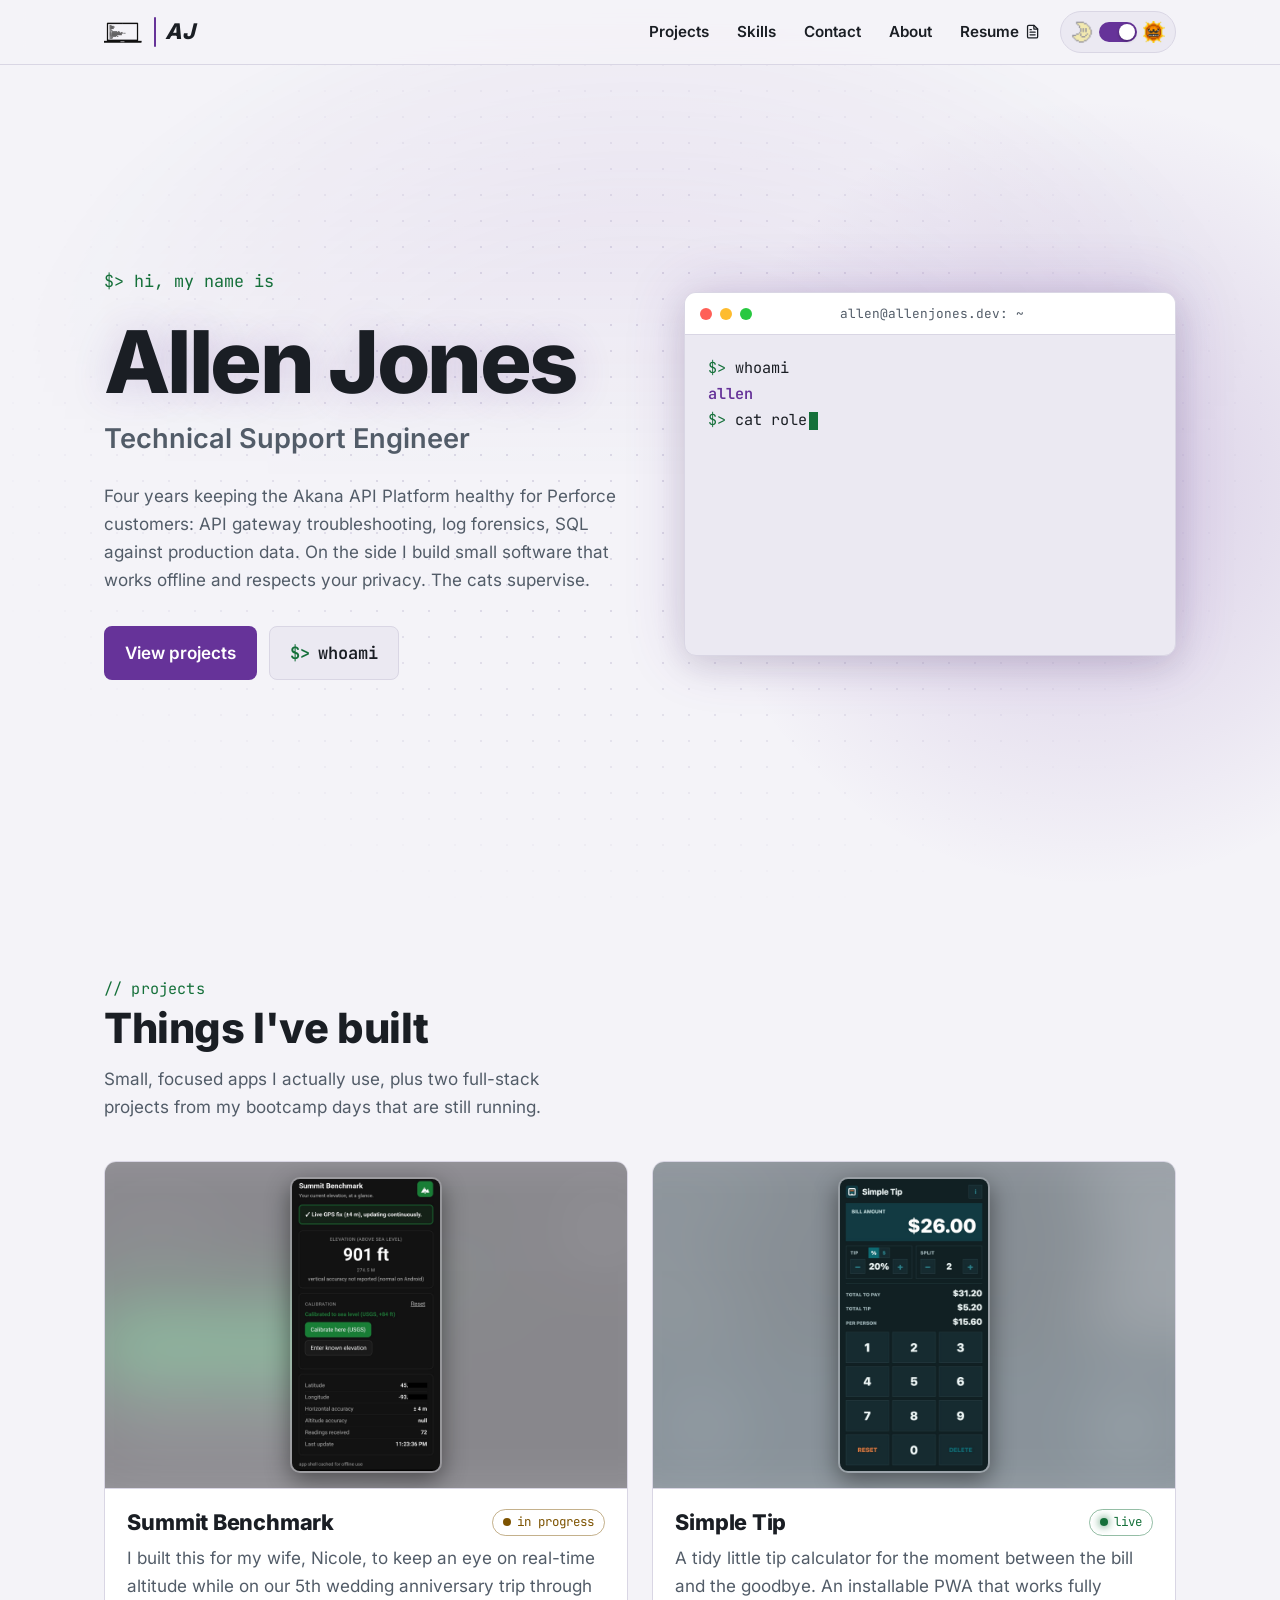
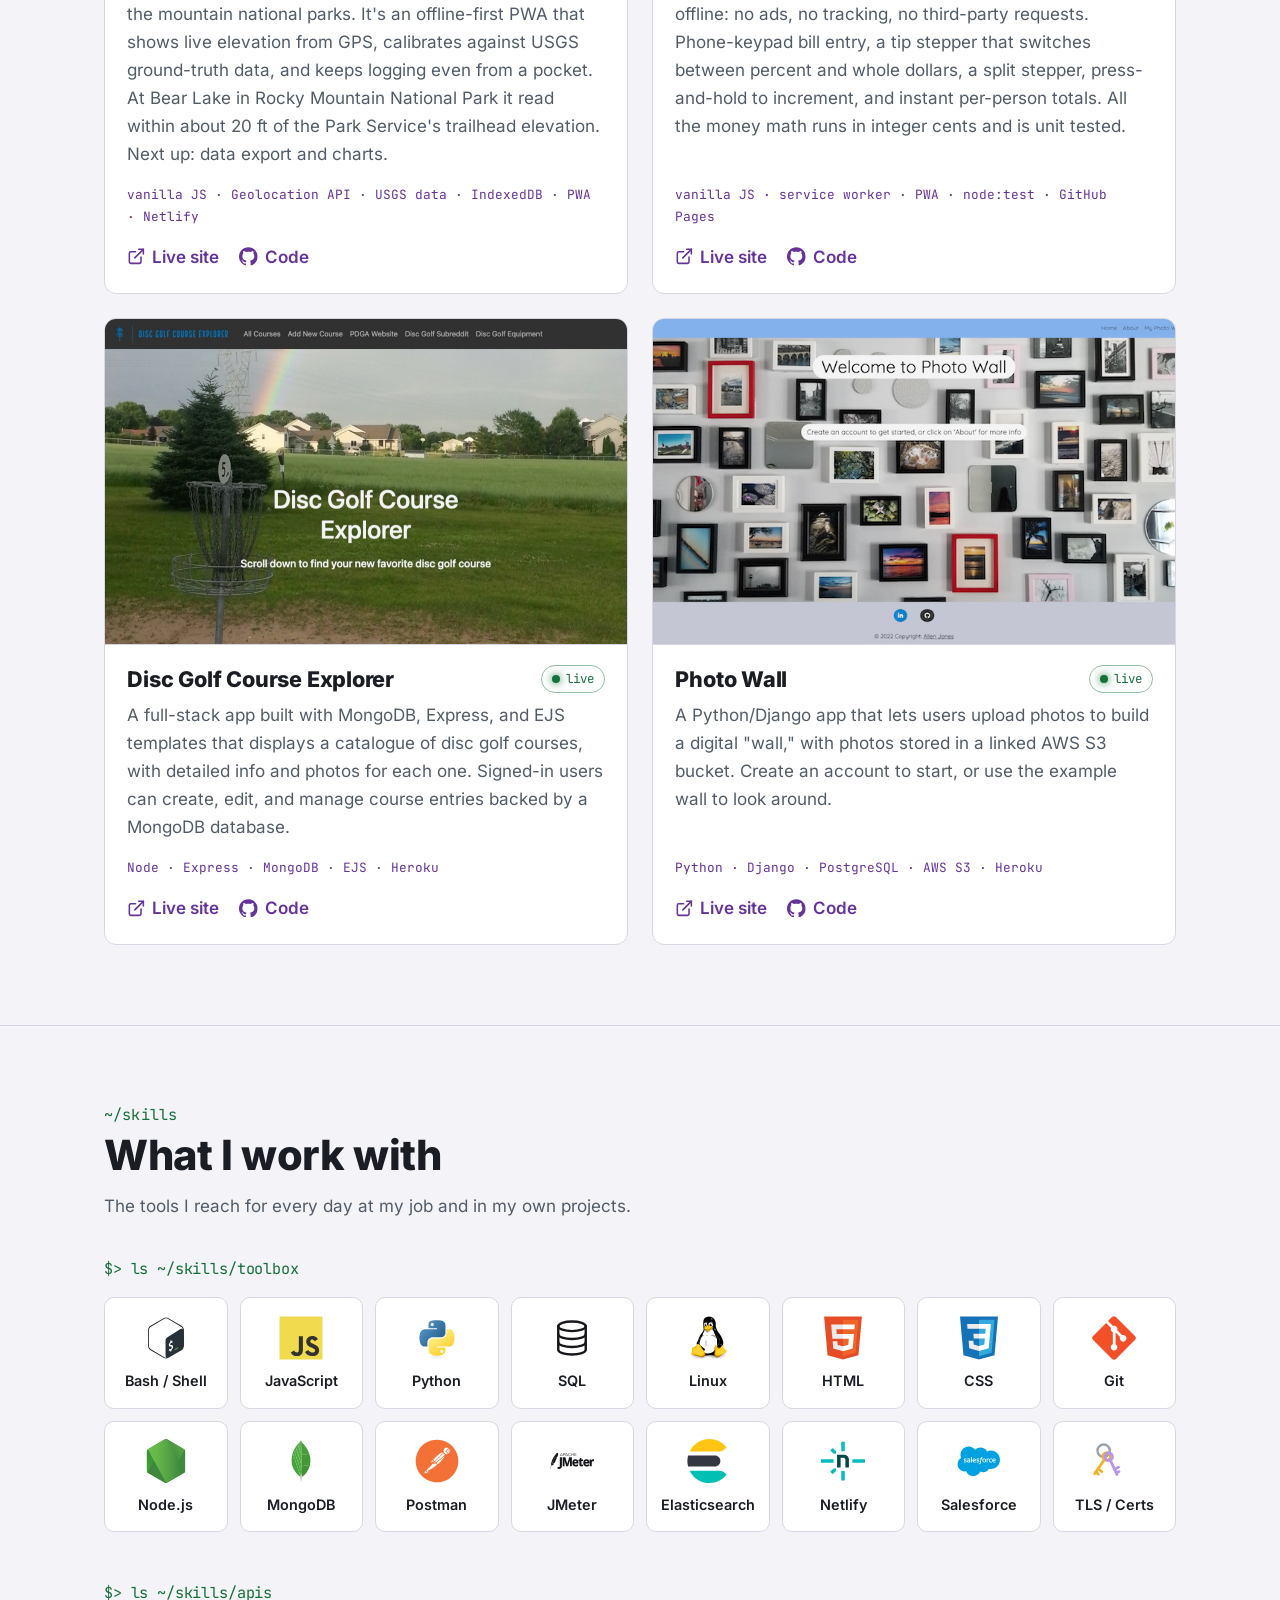
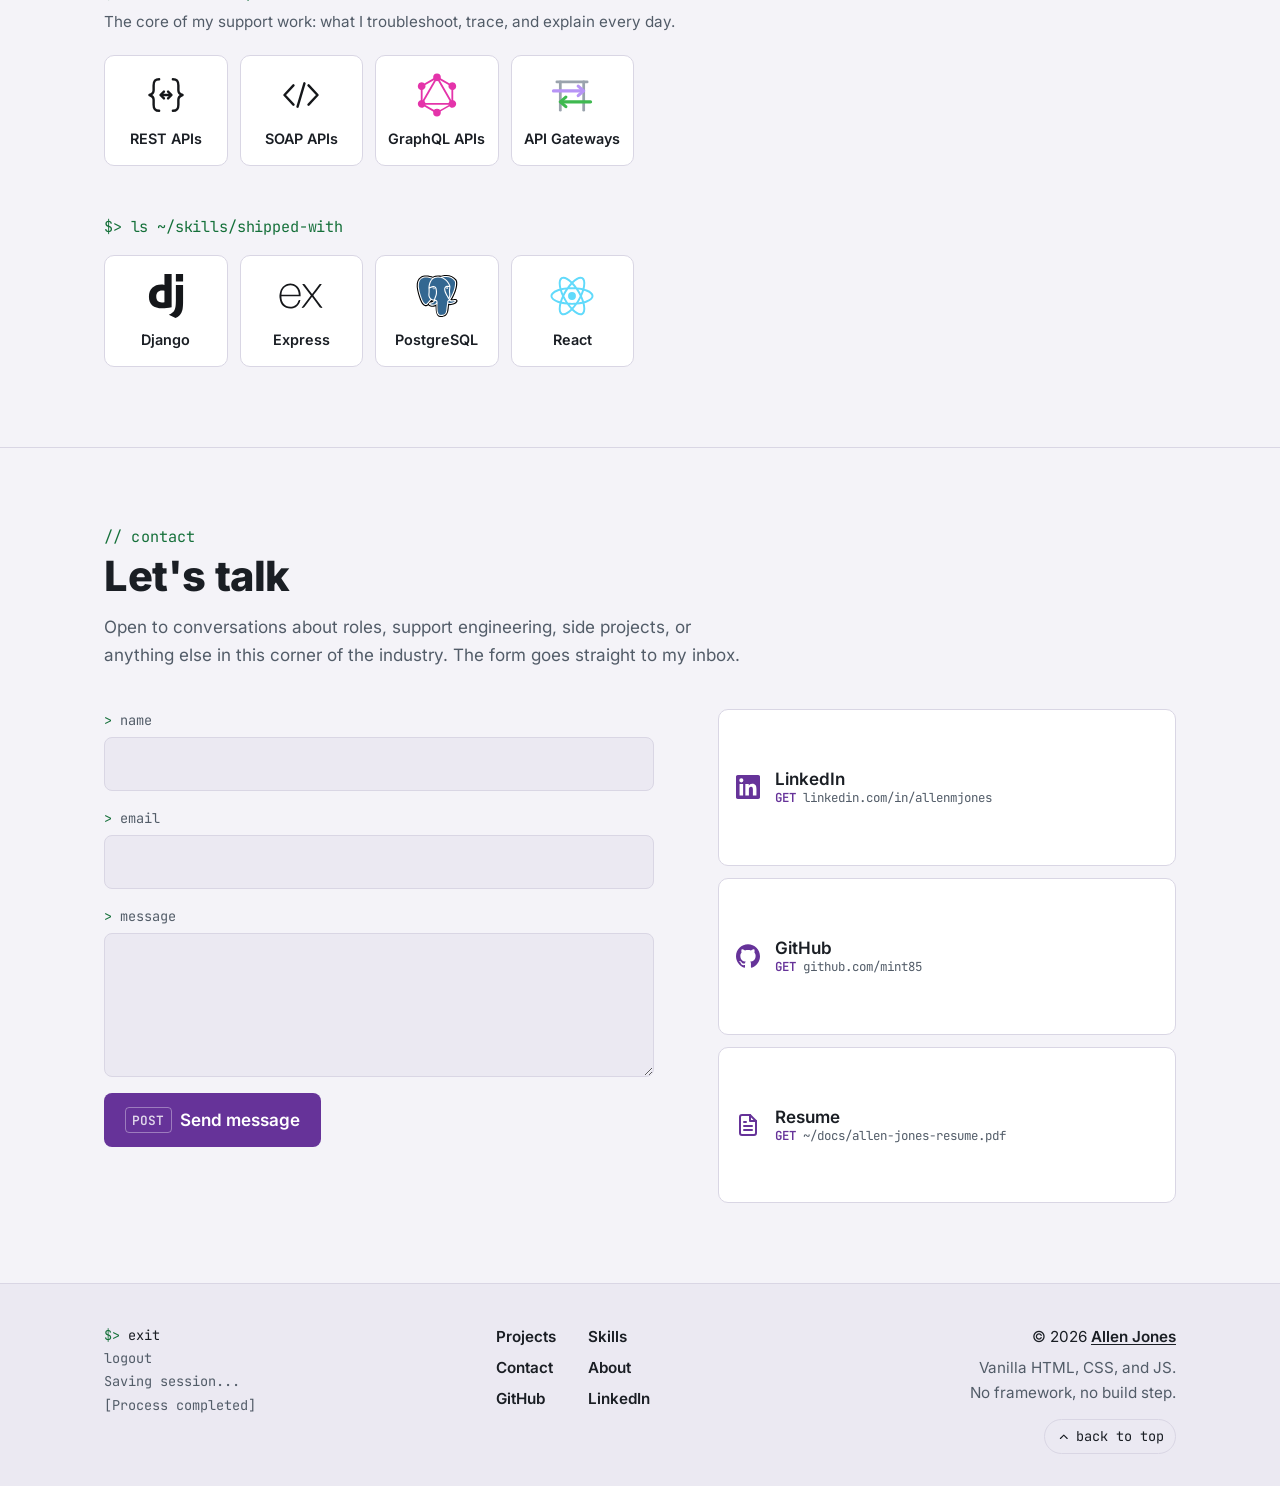
==== index.html @ 563c297c "List Summit Benchmark before Simple Tip" ====
<!DOCTYPE html>
<html lang="en" data-theme="dark">
<head>
  <meta charset="UTF-8">
  <meta name="viewport" content="width=device-width, initial-scale=1.0">
  <title>Allen Jones | Technical Support Engineer</title>
  <meta name="description" content="Allen Jones is a Technical Support Engineer on the Akana API Platform at Perforce who also builds small, offline-first software. Projects, skills, and contact.">
  <meta name="author" content="Allen Jones">
  <meta name="theme-color" content="#0d0f12">
  <link rel="canonical" href="https://www.allenjones.dev/">

  <meta property="og:type" content="website">
  <meta property="og:url" content="https://www.allenjones.dev/">
  <meta property="og:title" content="Allen Jones | Technical Support Engineer">
  <meta property="og:description" content="Support engineer on the Akana API Platform who also ships real software. Projects, skills, and contact.">
  <meta property="og:image" content="https://www.allenjones.dev/images/og-image.png">
  <meta property="og:image:width" content="1200">
  <meta property="og:image:height" content="630">
  <meta property="og:image:alt" content="Terminal window reading: whoami, Allen Jones, Technical Support Engineer">
  <meta name="twitter:card" content="summary_large_image">

  <!-- Set the theme before first paint. A saved choice wins; otherwise dark unless the OS explicitly prefers light. -->
  <script>
    (function () {
      var root = document.documentElement;
      try {
        var t = localStorage.getItem('theme');
        if (t !== 'light' && t !== 'dark') {
          t = window.matchMedia('(prefers-color-scheme: light)').matches ? 'light' : 'dark';
        }
        root.setAttribute('data-theme', t);
      } catch (e) {
        root.setAttribute('data-theme', 'dark');
      }
      root.classList.add('js');
    })();
  </script>

  <!-- Google tag (gtag.js) -->
  <script async src="https://www.googletagmanager.com/gtag/js?id=G-01HHPY0Z2H"></script>
  <script>
    window.dataLayer = window.dataLayer || [];
    function gtag() { dataLayer.push(arguments); }
    gtag('js', new Date());
    gtag('config', 'G-01HHPY0Z2H');
  </script>

  <!-- Self-hosted fonts (@font-face in style.css). Preload the weights the hero paints first. -->
  <link rel="preload" as="font" type="font/woff2" href="/fonts/inter-400.woff2" crossorigin>
  <link rel="preload" as="font" type="font/woff2" href="/fonts/inter-800.woff2" crossorigin>
  <link rel="preload" as="font" type="font/woff2" href="/fonts/jetbrains-mono-400.woff2" crossorigin>
  <link rel="stylesheet" href="/style.css">
  <script defer src="/script.js"></script>

  <link rel="apple-touch-icon" sizes="180x180" href="/images/favicon/apple-touch-icon.png">
  <link rel="icon" type="image/png" sizes="32x32" href="/images/favicon/favicon-32x32.png">
  <link rel="icon" type="image/png" sizes="16x16" href="/images/favicon/favicon-16x16.png">
  <link rel="manifest" href="/images/favicon/site.webmanifest">

  <script type="application/ld+json">
  {
    "@context": "https://schema.org",
    "@type": "Person",
    "name": "Allen Jones",
    "jobTitle": "Technical Support Engineer",
    "url": "https://www.allenjones.dev/",
    "sameAs": [
      "https://www.linkedin.com/in/allenmjones/",
      "https://github.com/mint85"
    ]
  }
  </script>
</head>

<body id="top">
  <a class="skip-link" href="#main">Skip to main content</a>

  <!-- Inline SVG icon set, referenced with <use href="#icon-name"> -->
  <svg xmlns="http://www.w3.org/2000/svg" style="display:none" aria-hidden="true">
    <symbol id="icon-github" viewBox="0 0 24 24"><path fill="currentColor" d="M12 .297c-6.63 0-12 5.373-12 12 0 5.303 3.438 9.8 8.205 11.385.6.113.82-.258.82-.577 0-.285-.01-1.04-.015-2.04-3.338.724-4.042-1.61-4.042-1.61C4.422 18.07 3.633 17.7 3.633 17.7c-1.087-.744.084-.729.084-.729 1.205.084 1.838 1.236 1.838 1.236 1.07 1.835 2.809 1.305 3.495.998.108-.776.417-1.305.76-1.605-2.665-.3-5.466-1.332-5.466-5.93 0-1.31.465-2.38 1.235-3.22-.135-.303-.54-1.523.105-3.176 0 0 1.005-.322 3.3 1.23.96-.267 1.98-.399 3-.405 1.02.006 2.04.138 3 .405 2.28-1.552 3.285-1.23 3.285-1.23.645 1.653.24 2.873.12 3.176.765.84 1.23 1.91 1.23 3.22 0 4.61-2.805 5.625-5.475 5.92.42.36.81 1.096.81 2.22 0 1.606-.015 2.896-.015 3.286 0 .315.21.69.825.57C20.565 22.092 24 17.592 24 12.297c0-6.627-5.373-12-12-12"/></symbol>
    <symbol id="icon-linkedin" viewBox="0 0 24 24"><path fill="currentColor" d="M20.447 20.452h-3.554v-5.569c0-1.328-.027-3.037-1.852-3.037-1.853 0-2.136 1.445-2.136 2.939v5.667H9.351V9h3.414v1.561h.046c.477-.9 1.637-1.85 3.37-1.85 3.601 0 4.267 2.37 4.267 5.455v6.286zM5.337 7.433a2.062 2.062 0 0 1-2.063-2.065 2.064 2.064 0 1 1 2.063 2.065zm1.782 13.019H3.555V9h3.564v11.452zM22.225 0H1.771C.792 0 0 .774 0 1.729v20.542C0 23.227.792 24 1.771 24h20.451C23.2 24 24 23.227 24 22.271V1.729C24 .774 23.2 0 22.222 0h.003z"/></symbol>
    <symbol id="icon-external" viewBox="0 0 24 24" fill="none" stroke="currentColor" stroke-width="2" stroke-linecap="round" stroke-linejoin="round"><path d="M18 13v6a2 2 0 0 1-2 2H5a2 2 0 0 1-2-2V8a2 2 0 0 1 2-2h6"/><path d="M15 3h6v6"/><path d="M10 14 21 3"/></symbol>
    <symbol id="icon-file" viewBox="0 0 24 24" fill="none" stroke="currentColor" stroke-width="2" stroke-linecap="round" stroke-linejoin="round"><path d="M14 2H6a2 2 0 0 0-2 2v16a2 2 0 0 0 2 2h12a2 2 0 0 0 2-2V8z"/><path d="M14 2v6h6"/><path d="M16 13H8"/><path d="M16 17H8"/><path d="M10 9H8"/></symbol>
    <symbol id="icon-chevron-up" viewBox="0 0 24 24" fill="none" stroke="currentColor" stroke-width="2" stroke-linecap="round" stroke-linejoin="round"><path d="m18 15-6-6-6 6"/></symbol>
    <symbol id="icon-menu" viewBox="0 0 24 24" fill="none" stroke="currentColor" stroke-width="2" stroke-linecap="round" stroke-linejoin="round"><path d="M3 6h18M3 12h18M3 18h18"/></symbol>
    <symbol id="icon-send" viewBox="0 0 24 24" fill="none" stroke="currentColor" stroke-width="2" stroke-linecap="round" stroke-linejoin="round"><path d="m22 2-7 20-4-9-9-4z"/><path d="M22 2 11 13"/></symbol>
  </svg>

  <header class="site-header">
    <nav class="container nav" aria-label="Primary">
      <a class="nav__logo" href="/#top" aria-label="Allen Jones, home">
        <img class="nav__logo-mark" src="/images/ui/laptop-logo.png" alt="" width="160" height="100">
        <span class="nav__logo-pipe"></span>
        <span class="nav__logo-text">AJ</span>
      </a>
      <div class="nav__controls">
        <ul class="nav__list" id="site-nav">
          <li><a class="nav__link" href="/#projects">Projects</a></li>
          <li><a class="nav__link" href="/#skills">Skills</a></li>
          <li><a class="nav__link" href="/#contact">Contact</a></li>
          <li><a class="nav__link" href="/about.html">About</a></li>
          <li><a class="nav__link" href="/allen-jones-resume.pdf" target="_blank" rel="noopener">Resume <svg class="icon" aria-hidden="true"><use href="#icon-file"/></svg><span class="sr-only">(PDF, opens in a new tab)</span></a></li>
        </ul>
        <button class="theme-switch" type="button" role="switch" aria-checked="false" aria-label="Light theme">
          <img class="theme-switch__icon theme-switch__icon--moon" src="/images/ui/dark-mode.png" alt="" width="22" height="22">
          <span class="theme-switch__track"><span class="theme-switch__knob"></span></span>
          <img class="theme-switch__icon theme-switch__icon--sun" src="/images/ui/light-mode.png" alt="" width="22" height="22">
        </button>
        <button class="icon-btn nav__toggle" type="button" aria-expanded="false" aria-controls="site-nav" aria-label="Menu">
          <svg class="icon" aria-hidden="true"><use href="#icon-menu"/></svg>
        </button>
      </div>
    </nav>
  </header>

  <main id="main">
    <!-- ================================================================ Hero -->
    <section class="hero" aria-labelledby="hero-name">
      <div class="container hero__grid">
        <div class="hero__intro">
          <p class="hero__prompt" aria-hidden="true">$&gt; hi, my name is</p>
          <h1 class="hero__name" id="hero-name">Allen Jones</h1>
          <p class="hero__role">Technical Support Engineer</p>
          <p class="hero__blurb">
            Four years keeping the Akana API Platform healthy for Perforce customers: API gateway
            troubleshooting, log forensics, SQL against production data. On the side I build
            small software that works offline and respects your privacy. The cats supervise.
          </p>
          <p class="sr-only">I am also a creative problem solver, perpetual learner, disc golfer, software engineer, cat dad, team player, and gamer.</p>
          <div class="hero__actions">
            <a class="btn btn--primary" href="#projects">View projects</a>
            <a class="btn btn--ghost" href="/about.html"><span class="caret" aria-hidden="true">$&gt;</span> whoami<span class="sr-only">: about me</span></a>
          </div>
        </div>

        <!-- Decorative replay of the intro as a terminal session. Screen readers get the text above instead. -->
        <div class="terminal" aria-hidden="true">
          <div class="terminal__bar">
            <span class="terminal__dot terminal__dot--r"></span>
            <span class="terminal__dot terminal__dot--y"></span>
            <span class="terminal__dot terminal__dot--g"></span>
            <span class="terminal__title">allen@allenjones.dev: ~</span>
          </div>
          <div class="terminal__body" id="hero-terminal">
            <p class="term-line"><span class="term-prompt">$&gt;</span> <span class="term-cmd">whoami</span></p>
            <p class="term-line term-out term-out--strong">allen</p>
            <p class="term-line"><span class="term-prompt">$&gt;</span> <span class="term-cmd">cat role.txt</span></p>
            <p class="term-line term-out">Technical Support Engineer, Akana API Management Platform at Perforce Software</p>
            <p class="term-line"><span class="term-prompt">$&gt;</span> <span class="term-cmd">ls ~/projects</span></p>
            <p class="term-line term-out">summit-benchmark  simple-tip  disc-golf-explorer  photo-wall</p>
            <p class="term-line"><span class="term-prompt">$&gt;</span> <span class="term-cmd">echo "I am also a $ALSO"</span></p>
            <p class="term-line term-out">I am also a <span class="txt-rotate" data-period="2000" data-rotate='["creative problem solver", "perpetual learner", "disc golfer", "software engineer", "cat dad", "team player", "gamer"]'>creative problem solver</span><span class="cursor"></span></p>
          </div>
        </div>
      </div>
    </section>

    <!-- ============================================================ Projects -->
    <section class="section reveal" id="projects" aria-labelledby="projects-title">
      <div class="container">
        <h2 class="section__title" id="projects-title"><span class="section__label">// projects</span>Things I've built</h2>
        <p class="section__intro">
          Small, focused apps I actually use, plus two full-stack projects from my bootcamp days that are still running.
        </p>

        <ul class="project-grid">
          <li class="project">
            <a class="project__media project__media--phone" href="https://summit-benchmark.netlify.app" target="_blank" rel="noopener" tabindex="-1" aria-hidden="true" style="--shot: url(/images/projects/summit-benchmark.jpg)">
              <img src="/images/projects/summit-benchmark.jpg" alt="" width="720" height="1416" loading="lazy">
            </a>
            <div class="project__body">
              <div class="project__head">
                <h3 class="project__title">Summit Benchmark</h3>
                <span class="status status--wip">in progress</span>
              </div>
              <p class="project__desc">
                I built this for my wife, Nicole, to keep an eye on real-time altitude while on our 5th wedding
                anniversary trip through the mountain national parks. It's an offline-first PWA that shows
                live elevation from GPS, calibrates against USGS ground-truth data, and keeps logging even
                from a pocket. At Bear Lake in Rocky Mountain National Park it read within about 20 ft of
                the Park Service's trailhead elevation. Next up: data export and charts.
              </p>
              <p class="project__stack">vanilla JS · Geolocation API · USGS data · IndexedDB · PWA · Netlify</p>
              <div class="project__links">
                <a class="link-icon" href="https://summit-benchmark.netlify.app" target="_blank" rel="noopener"><svg class="icon" aria-hidden="true"><use href="#icon-external"/></svg>Live site<span class="sr-only"> for Summit Benchmark</span></a>
                <a class="link-icon" href="https://github.com/mint85/summit-benchmark" target="_blank" rel="noopener"><svg class="icon" aria-hidden="true"><use href="#icon-github"/></svg>Code<span class="sr-only"> for Summit Benchmark</span></a>
              </div>
            </div>
          </li>

          <li class="project">
            <a class="project__media project__media--phone" href="https://mint85.github.io/simple-tip/" target="_blank" rel="noopener" tabindex="-1" aria-hidden="true" style="--shot: url(/images/projects/simple-tip.jpg)">
              <img src="/images/projects/simple-tip.jpg" alt="" width="720" height="1416" loading="lazy">
            </a>
            <div class="project__body">
              <div class="project__head">
                <h3 class="project__title">Simple Tip</h3>
                <span class="status status--live">live</span>
              </div>
              <p class="project__desc">
                A tidy little tip calculator for the moment between the bill and the goodbye. An installable
                PWA that works fully offline: no ads, no tracking, no third-party requests. Phone-keypad bill
                entry, a tip stepper that switches between percent and whole dollars, a split stepper,
                press-and-hold to increment, and instant per-person totals. All the money math runs in
                integer cents and is unit tested.
              </p>
              <p class="project__stack">vanilla JS · service worker · PWA · node:test · GitHub Pages</p>
              <div class="project__links">
                <a class="link-icon" href="https://mint85.github.io/simple-tip/" target="_blank" rel="noopener"><svg class="icon" aria-hidden="true"><use href="#icon-external"/></svg>Live site<span class="sr-only"> for Simple Tip</span></a>
                <a class="link-icon" href="https://github.com/mint85/simple-tip" target="_blank" rel="noopener"><svg class="icon" aria-hidden="true"><use href="#icon-github"/></svg>Code<span class="sr-only"> for Simple Tip</span></a>
              </div>
            </div>
          </li>

          <li class="project">
            <a class="project__media" href="https://disc-golf-course-explorer.herokuapp.com/" target="_blank" rel="noopener" tabindex="-1" aria-hidden="true">
              <img src="/images/projects/disc-golf.jpg" alt="" width="1000" height="763" loading="lazy">
            </a>
            <div class="project__body">
              <div class="project__head">
                <h3 class="project__title">Disc Golf Course Explorer</h3>
                <span class="status status--live">live</span>
              </div>
              <p class="project__desc">
                A full-stack app built with MongoDB, Express, and EJS templates that displays a catalogue of
                disc golf courses, with detailed info and photos for each one. Signed-in users can create,
                edit, and manage course entries backed by a MongoDB database.
              </p>
              <p class="project__stack">Node · Express · MongoDB · EJS · Heroku</p>
              <div class="project__links">
                <a class="link-icon" href="https://disc-golf-course-explorer.herokuapp.com/" target="_blank" rel="noopener"><svg class="icon" aria-hidden="true"><use href="#icon-external"/></svg>Live site<span class="sr-only"> for Disc Golf Course Explorer</span></a>
                <a class="link-icon" href="https://github.com/mint85/disc-golf-course-explorer" target="_blank" rel="noopener"><svg class="icon" aria-hidden="true"><use href="#icon-github"/></svg>Code<span class="sr-only"> for Disc Golf Course Explorer</span></a>
              </div>
            </div>
          </li>

          <li class="project">
            <a class="project__media" href="https://photo-wall-amj.herokuapp.com/" target="_blank" rel="noopener" tabindex="-1" aria-hidden="true">
              <img src="/images/projects/photo-wall.jpg" alt="" width="900" height="437" loading="lazy">
            </a>
            <div class="project__body">
              <div class="project__head">
                <h3 class="project__title">Photo Wall</h3>
                <span class="status status--live">live</span>
              </div>
              <p class="project__desc">
                A Python/Django app that lets users upload photos to build a digital "wall," with photos stored
                in a linked AWS S3 bucket. Create an account to start, or use the example wall to look around.
              </p>
              <p class="project__stack">Python · Django · PostgreSQL · AWS S3 · Heroku</p>
              <div class="project__links">
                <a class="link-icon" href="https://photo-wall-amj.herokuapp.com/" target="_blank" rel="noopener"><svg class="icon" aria-hidden="true"><use href="#icon-external"/></svg>Live site<span class="sr-only"> for Photo Wall</span></a>
                <a class="link-icon" href="https://github.com/mint85/photo-wall" target="_blank" rel="noopener"><svg class="icon" aria-hidden="true"><use href="#icon-github"/></svg>Code<span class="sr-only"> for Photo Wall</span></a>
              </div>
            </div>
          </li>
        </ul>
      </div>
    </section>

    <!-- ============================================================== Skills -->
    <section class="section reveal" id="skills" aria-labelledby="skills-title">
      <div class="container">
        <h2 class="section__title" id="skills-title"><span class="section__label">~/skills</span>What I work with</h2>
        <p class="section__intro">
          The tools I reach for every day at my job and in my own projects. 
        </p>

        <!-- To add a skill, copy one <li class="skill"> below and point it at an SVG in images/icons/. -->
        
        <div class="skill-group">
          <h3 class="skill-group__title">$&gt; ls ~/skills/toolbox</h3>
          <ul class="skill-list">
            <li class="skill"><img class="skill__icon" src="/images/icons/bash.svg" alt="" width="44" height="44" loading="lazy"><span class="skill__name">Bash / Shell</span></li>
            <li class="skill"><img class="skill__icon" src="/images/icons/javascript.svg" alt="" width="44" height="44" loading="lazy"><span class="skill__name">JavaScript</span></li>
            <li class="skill"><img class="skill__icon" src="/images/icons/python.svg" alt="" width="44" height="44" loading="lazy"><span class="skill__name">Python</span></li>
            <li class="skill"><img class="skill__icon skill__icon--mono" src="/images/icons/sql.svg" alt="" width="44" height="44" loading="lazy"><span class="skill__name">SQL</span></li>
            <li class="skill"><img class="skill__icon" src="/images/icons/linux.png" alt="" width="44" height="44" loading="lazy"><span class="skill__name">Linux</span></li>
            <li class="skill"><img class="skill__icon" src="/images/icons/html5.svg" alt="" width="44" height="44" loading="lazy"><span class="skill__name">HTML</span></li>
            <li class="skill"><img class="skill__icon" src="/images/icons/css3.svg" alt="" width="44" height="44" loading="lazy"><span class="skill__name">CSS</span></li>
            <li class="skill"><img class="skill__icon" src="/images/icons/git.svg" alt="" width="44" height="44" loading="lazy"><span class="skill__name">Git</span></li>
            <li class="skill"><img class="skill__icon" src="/images/icons/nodejs.svg" alt="" width="44" height="44" loading="lazy"><span class="skill__name">Node.js</span></li>
            <li class="skill"><img class="skill__icon" src="/images/icons/mongodb.svg" alt="" width="44" height="44" loading="lazy"><span class="skill__name">MongoDB</span></li>
            <li class="skill"><img class="skill__icon" src="/images/icons/postman.svg" alt="" width="44" height="44" loading="lazy"><span class="skill__name">Postman</span></li>
            <li class="skill"><img class="skill__icon skill__icon--mono" src="/images/icons/jmeter.svg" alt="" width="44" height="44" loading="lazy"><span class="skill__name">JMeter</span></li>
            <li class="skill"><img class="skill__icon" src="/images/icons/elasticsearch.svg" alt="" width="44" height="44" loading="lazy"><span class="skill__name">Elasticsearch</span></li>
            <li class="skill"><img class="skill__icon" src="/images/icons/netlify.svg" alt="" width="44" height="44" loading="lazy"><span class="skill__name">Netlify</span></li>
            <li class="skill"><img class="skill__icon" src="/images/icons/salesforce.svg" alt="" width="44" height="44" loading="lazy"><span class="skill__name">Salesforce</span></li>
            <li class="skill"><img class="skill__icon" src="/images/icons/tls.svg" alt="" width="44" height="44" loading="lazy"><span class="skill__name">TLS / Certs</span></li>
          </ul>
        </div>

        <div class="skill-group">
          <h3 class="skill-group__title">$&gt; ls ~/skills/apis</h3>
          <p class="skill-group__note">The core of my support work: what I troubleshoot, trace, and explain every day.</p>
          <ul class="skill-list">
            <li class="skill"><img class="skill__icon skill__icon--mono" src="/images/icons/rest.svg" alt="" width="44" height="44" loading="lazy"><span class="skill__name">REST APIs</span></li>
            <li class="skill"><img class="skill__icon skill__icon--mono" src="/images/icons/soap.svg" alt="" width="44" height="44" loading="lazy"><span class="skill__name">SOAP APIs</span></li>
            <li class="skill"><img class="skill__icon" src="/images/icons/graphql.svg" alt="" width="44" height="44" loading="lazy"><span class="skill__name">GraphQL APIs</span></li>
            <li class="skill"><img class="skill__icon" src="/images/icons/gateway.svg" alt="" width="44" height="44" loading="lazy"><span class="skill__name">API Gateways</span></li>
          </ul>
        </div>

        <div class="skill-group">
          <h3 class="skill-group__title">$&gt; ls ~/skills/shipped-with</h3>
          <ul class="skill-list">
            <li class="skill"><img class="skill__icon skill__icon--mono" src="/images/icons/django.svg" alt="" width="44" height="44" loading="lazy"><span class="skill__name">Django</span></li>
            <li class="skill"><img class="skill__icon skill__icon--mono" src="/images/icons/express.svg" alt="" width="44" height="44" loading="lazy"><span class="skill__name">Express</span></li>
            <li class="skill"><img class="skill__icon" src="/images/icons/postgresql.svg" alt="" width="44" height="44" loading="lazy"><span class="skill__name">PostgreSQL</span></li>
            <li class="skill"><img class="skill__icon" src="/images/icons/react.svg" alt="" width="44" height="44" loading="lazy"><span class="skill__name">React</span></li>
          </ul>
        </div>
      </div>
    </section>

    <!-- ============================================================= Contact -->
    <section class="section reveal" id="contact" aria-labelledby="contact-title">
      <div class="container">
        <h2 class="section__title" id="contact-title"><span class="section__label">// contact</span>Let's talk</h2>
        <p class="section__intro">
          Open to conversations about roles, support engineering, side projects, or anything else in
          this corner of the industry. The form goes straight to my inbox.
        </p>

        <div class="contact-grid">
          <div>
            <form class="form" name="contact" method="POST" action="/thanks.html" data-netlify="true" netlify-honeypot="bot-field">
              <input type="hidden" name="form-name" value="contact">
              <p class="form__hp">
                <label>Leave this field empty if you are human: <input name="bot-field" tabindex="-1" autocomplete="off"></label>
              </p>
              <div class="form__field">
                <label class="form__label" for="contact-name"><span class="caret" aria-hidden="true">&gt;</span> name</label>
                <input class="form__input" type="text" id="contact-name" name="name" autocomplete="name" required>
              </div>
              <div class="form__field">
                <label class="form__label" for="contact-email"><span class="caret" aria-hidden="true">&gt;</span> email</label>
                <input class="form__input" type="email" id="contact-email" name="email" autocomplete="email" required>
              </div>
              <div class="form__field">
                <label class="form__label" for="contact-message"><span class="caret" aria-hidden="true">&gt;</span> message</label>
                <textarea class="form__input" id="contact-message" name="message" required></textarea>
              </div>
              <div>
                <button class="btn btn--primary" type="submit"><span class="method method--on-accent" aria-hidden="true">POST</span>Send message</button>
              </div>
              <p class="form__status" aria-live="polite" data-endpoint="POST /contact"></p>
            </form>
            <div class="form-success" id="form-success" hidden>
              <p><span class="ok">200 OK</span> message sent</p>
              <p>Thanks for reaching out. I read every message and will get back to you soon.</p>
            </div>
          </div>

          <div class="contact-links">
            <a class="contact-link" href="https://www.linkedin.com/in/allenmjones/" target="_blank" rel="noopener">
              <svg class="icon" aria-hidden="true"><use href="#icon-linkedin"/></svg>
              <span class="contact-link__text"><strong>LinkedIn</strong><small><span class="method">GET</span> linkedin.com/in/allenmjones</small></span>
              <span class="contact-link__status" aria-hidden="true"></span>
            </a>
            <a class="contact-link" href="https://github.com/mint85/" target="_blank" rel="noopener">
              <svg class="icon" aria-hidden="true"><use href="#icon-github"/></svg>
              <span class="contact-link__text"><strong>GitHub</strong><small><span class="method">GET</span> github.com/mint85</small></span>
              <span class="contact-link__status" aria-hidden="true"></span>
            </a>
            <a class="contact-link" href="/allen-jones-resume.pdf" target="_blank" rel="noopener">
              <svg class="icon" aria-hidden="true"><use href="#icon-file"/></svg>
              <span class="contact-link__text"><strong>Resume</strong><small><span class="method">GET</span> ~/docs/allen-jones-resume.pdf</small></span>
              <span class="contact-link__status" aria-hidden="true"></span>
            </a>
          </div>
        </div>
      </div>
    </section>
  </main>

  <footer class="site-footer">
    <div class="container footer__grid">
      <div class="footer__session" aria-hidden="true">
        <p class="footer__cmd"><span class="term-prompt">$&gt;</span> exit</p>
        <p class="footer__out">logout<br>Saving session...<br>[Process completed]</p>
      </div>
      <nav class="footer__nav" aria-label="Footer">
        <a href="/#projects">Projects</a>
        <a href="/#skills">Skills</a>
        <a href="/#contact">Contact</a>
        <a href="/about.html">About</a>
        <a href="https://github.com/mint85/" target="_blank" rel="noopener">GitHub</a>
        <a href="https://www.linkedin.com/in/allenmjones/" target="_blank" rel="noopener">LinkedIn</a>
      </nav>
      <div class="footer__meta">
        <p class="footer__text">&copy; <span data-year>2026</span> <a href="https://www.allenjones.dev">Allen Jones</a></p>
        <p class="footer__built">Vanilla HTML, CSS, and JS.<br>No framework, no build step.</p>
        <a class="footer__top" href="#top"><svg class="icon" aria-hidden="true"><use href="#icon-chevron-up"/></svg>back to top</a>
      </div>
    </div>
  </footer>
</body>
</html>
---- style.css ----
/* ==========================================================================
   allenjones.dev v3
   Vanilla CSS. Tokens first, then base, layout, components, and motion.
   ========================================================================== */

/* --------------------------------------------------------------------------
   0. Self-hosted fonts (latin subset, woff2)
   Inter and JetBrains Mono are served from /fonts instead of Google Fonts so
   the hero text is not gated on a third-party connection (mobile LCP fix).
   font-display: swap paints fallback text immediately, then swaps. Licenses
   are in fonts/LICENSE.txt (both SIL Open Font License 1.1).
   -------------------------------------------------------------------------- */
@font-face {
  font-family: "Inter";
  font-style: normal;
  font-weight: 400;
  font-display: swap;
  src: url("/fonts/inter-400.woff2") format("woff2");
}
@font-face {
  font-family: "Inter";
  font-style: normal;
  font-weight: 600;
  font-display: swap;
  src: url("/fonts/inter-600.woff2") format("woff2");
}
@font-face {
  font-family: "Inter";
  font-style: normal;
  font-weight: 800;
  font-display: swap;
  src: url("/fonts/inter-800.woff2") format("woff2");
}
@font-face {
  font-family: "JetBrains Mono";
  font-style: normal;
  font-weight: 400;
  font-display: swap;
  src: url("/fonts/jetbrains-mono-400.woff2") format("woff2");
}
@font-face {
  font-family: "JetBrains Mono";
  font-style: normal;
  font-weight: 600;
  font-display: swap;
  src: url("/fonts/jetbrains-mono-600.woff2") format("woff2");
}

/* --------------------------------------------------------------------------
   1. Theme tokens
   Deep rebeccapurple is reserved for fills, borders, and glows. Text and links
   on the dark theme use the lightened --accent-text so they clear WCAG AA.
   -------------------------------------------------------------------------- */
:root,
:root[data-theme="dark"] {
  color-scheme: dark;
  --bg: #0d0f12;
  --bg-elevated: #15181d;
  --surface: #1a1e24;
  --border: #2a2f37;
  --text: #e6e8eb;
  --text-muted: #9aa3ad;
  --accent: #663399;           /* rebeccapurple, the signature accent */
  --accent-text: #b794f6;
  --accent-glow: rgba(102, 51, 153, 0.40);
  --accent-soft: rgba(102, 51, 153, 0.18);
  --term-green: #3fb950;       /* functional cues only */
  --hero-wash: rgba(102, 51, 153, 0.10);
  --logo-filter: invert(1);   /* the laptop mark is black line art */
  --term-amber: #d29922;
  --danger: #ff7b72;
  --on-accent: #ffffff;
  --shadow: 0 10px 30px rgba(0, 0, 0, 0.45);
  --mono-icon-filter: none;
}

:root[data-theme="light"] {
  color-scheme: light;
  --bg: #f4f3f8;
  --bg-elevated: #ebe9f2;
  --surface: #ffffff;
  --border: #d9d6e4;
  --text: #1a1e24;
  --text-muted: #525c68;
  --accent: #663399;
  --accent-text: #663399;
  --accent-glow: rgba(102, 51, 153, 0.20);
  --accent-soft: rgba(102, 51, 153, 0.10);
  --term-green: #15703a;
  --hero-wash: rgba(102, 51, 153, 0.14);
  --logo-filter: none;
  --term-amber: #7d5300;
  --danger: #b3261e;
  --on-accent: #ffffff;
  --shadow: 0 10px 30px rgba(26, 30, 36, 0.10);
  --mono-icon-filter: invert(1) hue-rotate(180deg);
}

/* --------------------------------------------------------------------------
   2. Base
   -------------------------------------------------------------------------- */
*,
*::before,
*::after {
  box-sizing: border-box;
}

html {
  scroll-behavior: smooth;
  -webkit-text-size-adjust: 100%;
}

body {
  margin: 0;
  overflow-x: clip;
  background-color: var(--bg);
  color: var(--text);
  font-family: "Inter", system-ui, -apple-system, "Segoe UI", Roboto, sans-serif;
  font-size: 1.0625rem;
  line-height: 1.65;
  font-variant-ligatures: none; /* keeps $> from rendering as a JetBrains Mono ligature */
  min-height: 100vh;
  display: flex;
  flex-direction: column;
}

.mono,
code,
kbd,
pre {
  font-family: "JetBrains Mono", ui-monospace, SFMono-Regular, Menlo, Consolas, monospace;
}

h1, h2, h3, h4 {
  line-height: 1.15;
  margin: 0 0 0.5em;
  font-weight: 800;
  letter-spacing: -0.01em;
}

p {
  margin: 0 0 1rem;
}

a {
  color: var(--accent-text);
  text-decoration: underline;
  text-decoration-thickness: 1px;
  text-underline-offset: 0.15em;
}

a:hover {
  text-decoration-thickness: 2px;
}

img {
  max-width: 100%;
  height: auto;
  display: block;
}

ul {
  padding: 0;
  margin: 0;
  list-style: none;
}

button {
  font: inherit;
  color: inherit;
}

:focus-visible {
  outline: 3px solid var(--accent-text);
  outline-offset: 3px;
  border-radius: 4px;
}

::selection {
  background: var(--accent);
  color: var(--on-accent);
}

.sr-only {
  position: absolute;
  width: 1px;
  height: 1px;
  padding: 0;
  margin: -1px;
  overflow: hidden;
  clip: rect(0, 0, 0, 0);
  white-space: nowrap;
  border: 0;
}

.skip-link {
  position: absolute;
  top: -100px;
  left: 1rem;
  z-index: 1000;
  padding: 0.6rem 1rem;
  background: var(--accent);
  color: var(--on-accent);
  border-radius: 6px;
  text-decoration: none;
}

.skip-link:focus {
  top: 1rem;
}

.container {
  width: 100%;
  max-width: 1120px;
  margin-inline: auto;
  padding-inline: 1rem;
}

@media (min-width: 640px) {
  .container {
    padding-inline: 1.5rem;
  }
}

main {
  flex: 1;
}

/* --------------------------------------------------------------------------
   3. Header and nav
   -------------------------------------------------------------------------- */
.site-header {
  position: fixed;
  inset: 0 0 auto 0;
  z-index: 100;
  background: color-mix(in srgb, var(--bg) 82%, transparent);
  backdrop-filter: blur(12px);
  -webkit-backdrop-filter: blur(12px);
  border-bottom: 1px solid var(--border);
}

.nav {
  display: flex;
  align-items: center;
  justify-content: space-between;
  gap: 1rem;
  min-height: 64px;
}

.nav__logo {
  display: inline-flex;
  align-items: center;
  border-radius: 6px;
}

.nav__logo {
  gap: 0.6rem;
  color: var(--text);
  text-decoration: none;
}

.nav__logo-mark {
  width: 40px;
  height: auto;
  filter: var(--logo-filter);
}

.nav__logo-pipe {
  width: 2px;
  height: 30px;
  background: var(--accent-text);
  border-radius: 1px;
}

.nav__logo-text {
  font-weight: 800;
  font-style: italic;
  font-size: 1.35rem;
  letter-spacing: -0.02em;
  color: var(--text);
}

.nav__logo:hover .nav__logo-text {
  color: var(--accent-text);
}

.nav__controls {
  display: flex;
  align-items: center;
  gap: 0.5rem;
}

.nav__list {
  display: flex;
  align-items: center;
  gap: 0.25rem;
}

.nav__link {
  display: inline-flex;
  align-items: center;
  gap: 0.35rem;
  padding: 0.5rem 0.75rem;
  border-radius: 6px;
  color: var(--text);
  text-decoration: none;
  font-weight: 600;
  font-size: 0.95rem;
}

.nav__link:hover {
  color: var(--accent-text);
  background: var(--accent-soft);
  text-decoration: none;
}

.nav__link[aria-current="page"] {
  color: var(--accent-text);
}

.nav__link .icon {
  width: 1em;
  height: 1em;
}

.icon-btn {
  display: inline-flex;
  align-items: center;
  justify-content: center;
  width: 42px;
  height: 42px;
  padding: 0;
  border: 1px solid var(--border);
  border-radius: 8px;
  background: var(--bg-elevated);
  cursor: pointer;
  transition: border-color 0.2s, box-shadow 0.2s, color 0.2s;
}

.icon-btn:hover {
  border-color: var(--accent);
  box-shadow: 0 0 0 4px var(--accent-soft);
  color: var(--accent-text);
}

.icon-btn .icon {
  width: 20px;
  height: 20px;
}

/* Theme switch: moon on the left (dark), sun on the right (light). */
.theme-switch {
  display: inline-flex;
  align-items: center;
  gap: 0.4rem;
  height: 42px;
  padding: 0 0.6rem;
  border: 1px solid var(--border);
  border-radius: 999px;
  background: var(--bg-elevated);
  cursor: pointer;
  transition: border-color 0.2s, box-shadow 0.2s;
}

.theme-switch:hover {
  border-color: var(--accent);
  box-shadow: 0 0 0 4px var(--accent-soft);
}

.theme-switch__icon {
  width: 22px;
  height: 22px;
  object-fit: contain;
  opacity: 0.35;
  transition: opacity 0.2s, filter 0.2s;
}

.theme-switch__icon--moon {
  opacity: 1;
  filter: drop-shadow(0 0 4px rgba(255, 210, 63, 0.55));
}

[data-theme="light"] .theme-switch__icon--moon {
  opacity: 0.35;
  filter: none;
}

[data-theme="light"] .theme-switch__icon--sun {
  opacity: 1;
}

.theme-switch__track {
  position: relative;
  width: 38px;
  height: 20px;
  border-radius: 999px;
  background: var(--border);
  transition: background-color 0.25s;
}

.theme-switch__knob {
  position: absolute;
  top: 2px;
  left: 2px;
  width: 16px;
  height: 16px;
  border-radius: 50%;
  background: var(--accent-text);
  box-shadow: 0 1px 3px rgba(0, 0, 0, 0.35);
  transition: transform 0.25s;
}

[data-theme="light"] .theme-switch__track {
  background: var(--accent);
}

[data-theme="light"] .theme-switch__knob {
  background: #ffffff;
  transform: translateX(18px);
}

.nav__toggle {
  display: none;
}

@media (max-width: 767px) {
  .nav__toggle {
    display: inline-flex;
  }

  .nav__list {
    position: absolute;
    top: 100%;
    left: 0;
    right: 0;
    flex-direction: column;
    align-items: stretch;
    gap: 0;
    padding: 0.5rem 1rem 1rem;
    background: var(--bg-elevated);
    border-bottom: 1px solid var(--border);
    box-shadow: var(--shadow);
  }

  .nav__list:not(.is-open) {
    display: none;
  }

  .nav__link {
    padding: 0.85rem 0.75rem;
    font-size: 1.05rem;
  }
}

/* --------------------------------------------------------------------------
   4. Sections
   -------------------------------------------------------------------------- */
.section {
  padding-block: 5rem;
  scroll-margin-top: 72px;
}

.section + .section {
  border-top: 1px solid var(--border);
}

.section__label {
  display: block;
  margin-bottom: 0.5rem;
  font-family: "JetBrains Mono", ui-monospace, SFMono-Regular, Menlo, Consolas, monospace;
  font-size: 0.95rem;
  font-weight: 400;
  color: var(--term-green);
  letter-spacing: 0.01em;
}

.section__title {
  font-size: clamp(1.9rem, 1.4rem + 2vw, 2.6rem);
  margin-bottom: 0.75rem;
}

.section__intro {
  max-width: 62ch;
  color: var(--text-muted);
  margin-bottom: 2.5rem;
  text-wrap: balance;
}

/* --------------------------------------------------------------------------
   5. Hero
   -------------------------------------------------------------------------- */
.hero {
  position: relative;
  overflow: hidden;
  padding-top: 64px;
  min-height: 100vh;
  min-height: 100svh;
  display: flex;
  align-items: center;
  isolation: isolate;
}

.hero::before {
  content: "";
  position: absolute;
  inset: 0;
  z-index: -2;
  background-image:
    linear-gradient(180deg, var(--hero-wash), transparent 55%),
    radial-gradient(var(--border) 1px, transparent 1.5px);
  background-size: 100% 100%, 26px 26px;
  -webkit-mask-image: radial-gradient(ellipse at center, #000 30%, transparent 75%);
  mask-image: radial-gradient(ellipse at center, #000 30%, transparent 75%);
  opacity: 0.9;
}

.hero::after {
  content: "";
  position: absolute;
  z-index: -1;
  width: 70vw;
  height: 70vw;
  max-width: 900px;
  max-height: 900px;
  right: -20vw;
  top: 5vh;
  background: radial-gradient(circle, var(--accent-glow) 0%, transparent 62%);
  pointer-events: none;
}

.hero__grid {
  display: grid;
  gap: 3rem;
  align-items: center;
  padding-block: 4rem 5rem;
}

@media (min-width: 900px) {
  .hero__grid {
    grid-template-columns: 1.05fr 1fr;
    gap: 4rem;
    align-items: stretch;
  }
}

.hero__intro {
  display: flex;
  flex-direction: column;
  justify-content: center;
}

.hero__prompt {
  font-family: "JetBrains Mono", ui-monospace, SFMono-Regular, Menlo, Consolas, monospace;
  color: var(--term-green);
  font-size: 1.05rem;
  margin-bottom: 1rem;
}

.hero__name {
  font-size: clamp(2.8rem, 2rem + 5vw, 5.4rem);
  letter-spacing: -0.03em;
  margin: 0 0 0.35rem;
  text-shadow: 0 0 40px var(--accent-glow);
}

.hero__name em {
  font-style: normal;
  color: var(--accent-text);
}

.hero__role {
  font-size: clamp(1.25rem, 1rem + 1.2vw, 1.7rem);
  font-weight: 600;
  color: var(--text-muted);
  margin: 0 0 1.25rem;
}

.hero__blurb {
  max-width: 48ch;
  color: var(--text-muted);
  margin-bottom: 2rem;
}

.hero__actions {
  display: flex;
  flex-wrap: wrap;
  gap: 0.75rem;
}

/* Buttons */
.btn {
  display: inline-flex;
  align-items: center;
  gap: 0.5rem;
  padding: 0.75rem 1.25rem;
  border-radius: 8px;
  border: 1px solid transparent;
  font-weight: 600;
  text-decoration: none;
  cursor: pointer;
  transition: transform 0.2s, box-shadow 0.2s, background-color 0.2s, border-color 0.2s;
}

.btn .icon {
  width: 1.05em;
  height: 1.05em;
}

.btn--primary {
  background: var(--accent);
  color: var(--on-accent);
}

.btn--primary:hover {
  box-shadow: 0 0 0 4px var(--accent-soft), 0 8px 24px var(--accent-glow);
  transform: translateY(-1px);
  text-decoration: none;
}

.btn--ghost {
  border-color: var(--border);
  color: var(--text);
  background: var(--bg-elevated);
  font-family: "JetBrains Mono", ui-monospace, SFMono-Regular, Menlo, Consolas, monospace;
}

.btn--ghost:hover {
  border-color: var(--accent);
  color: var(--accent-text);
  box-shadow: 0 0 0 4px var(--accent-soft);
  text-decoration: none;
}

.btn--ghost .caret {
  color: var(--term-green);
}

/* Terminal window */
.terminal {
  display: flex;
  flex-direction: column;
  background: var(--bg-elevated);
  border: 1px solid var(--border);
  border-radius: 12px;
  box-shadow: var(--shadow), 0 0 60px var(--accent-glow);
  overflow: hidden;
  font-family: "JetBrains Mono", ui-monospace, SFMono-Regular, Menlo, Consolas, monospace;
  font-size: 0.95rem;
  line-height: 1.7;
}

.terminal__bar {
  display: flex;
  align-items: center;
  gap: 0.5rem;
  padding: 0.6rem 0.9rem;
  background: var(--surface);
  border-bottom: 1px solid var(--border);
}

.terminal__dot {
  width: 12px;
  height: 12px;
  border-radius: 50%;
  background: var(--border);
}

.terminal__dot--r { background: #ff5f57; }
.terminal__dot--y { background: #febc2e; }
.terminal__dot--g { background: #28c840; }

.terminal__title {
  flex: 1;
  text-align: center;
  color: var(--text-muted);
  font-size: 0.8rem;
  padding-right: 3.5rem; /* balance the dots */
}

.terminal__body {
  flex: 1;
  padding: 1.25rem 2rem 1.5rem 1.4rem;
  min-height: 17rem;
  overflow-x: auto;
}

@media (min-width: 900px) {
  .hero .terminal {
    margin-block: 1.5rem;
  }
}

.term-line {
  margin: 0;
  white-space: pre-wrap;
  word-break: break-word;
}

.term-prompt {
  color: var(--term-green);
  user-select: none;
}

.term-cmd {
  color: var(--text);
}

.term-out {
  color: var(--text-muted);
}

.term-out--strong {
  color: var(--accent-text);
  font-weight: 600;
}

.term-out .txt-rotate {
  color: var(--text);
}

.term-line[hidden] {
  display: none;
}

.cursor {
  display: inline-block;
  width: 0.6em;
  height: 1.15em;
  margin-left: 2px;
  vertical-align: text-bottom;
  background: var(--term-green);
  animation: blink 1.1s steps(1) infinite;
}

@keyframes blink {
  50% { opacity: 0; }
}

/* --------------------------------------------------------------------------
   6. Projects
   -------------------------------------------------------------------------- */
.project-grid {
  display: grid;
  gap: 1.5rem;
}

@media (min-width: 720px) {
  .project-grid {
    grid-template-columns: repeat(2, 1fr);
  }
}

.project {
  display: flex;
  flex-direction: column;
  background: var(--surface);
  border: 1px solid var(--border);
  border-radius: 12px;
  overflow: hidden;
  transition: transform 0.25s, box-shadow 0.25s, border-color 0.25s;
}

.project:hover {
  transform: translateY(-4px);
  border-color: var(--accent);
  box-shadow: 0 16px 40px var(--accent-glow);
}

.project__media {
  display: block;
  aspect-ratio: 16 / 10;
  background: var(--bg-elevated);
  border-bottom: 1px solid var(--border);
  overflow: hidden;
}

.project__media img {
  width: 100%;
  height: 100%;
  object-fit: cover;
  object-position: top;
}

/* Phone-first apps: the screenshot sits centered like a phone screen over a blurred copy of itself. */
.project__media--phone {
  position: relative;
  display: flex;
  justify-content: center;
  padding: 0.9rem 0;
}

.project__media--phone::before {
  content: "";
  position: absolute;
  inset: 0;
  background: var(--shot) center / cover no-repeat;
  filter: blur(28px) saturate(1.2);
  opacity: 0.45;
  transform: scale(1.3);
}

.project__media--phone img {
  position: relative;
  width: auto;
  height: 100%;
  object-fit: contain;
  border-radius: 10px;
  border: 2px solid rgba(255, 255, 255, 0.12);
  box-shadow: 0 8px 24px rgba(0, 0, 0, 0.45);
}

.project__body {
  display: flex;
  flex-direction: column;
  flex: 1;
  padding: 1.25rem 1.4rem 1.4rem;
}

.project__head {
  display: flex;
  align-items: center;
  justify-content: space-between;
  gap: 0.75rem;
  flex-wrap: wrap;
  margin-bottom: 0.5rem;
}

.project__title {
  font-size: 1.35rem;
  margin: 0;
}

.status {
  display: inline-flex;
  align-items: center;
  gap: 0.4rem;
  font-family: "JetBrains Mono", ui-monospace, SFMono-Regular, Menlo, Consolas, monospace;
  font-size: 0.78rem;
  padding: 0.15rem 0.6rem;
  border-radius: 999px;
  border: 1px solid var(--border);
  color: var(--text-muted);
  white-space: nowrap;
}

.status::before {
  content: "";
  width: 8px;
  height: 8px;
  border-radius: 50%;
  background: currentColor;
}

.status--live {
  color: var(--term-green);
  border-color: color-mix(in srgb, var(--term-green) 45%, transparent);
}

.status--live::before {
  box-shadow: 0 0 8px var(--term-green);
}

.status--wip {
  color: var(--term-amber);
  border-color: color-mix(in srgb, var(--term-amber) 45%, transparent);
}

.project__desc {
  color: var(--text-muted);
  flex: 1;
}

.project__stack {
  font-family: "JetBrains Mono", ui-monospace, SFMono-Regular, Menlo, Consolas, monospace;
  font-size: 0.8rem;
  color: var(--accent-text);
  margin-bottom: 1rem;
}

.project__links {
  display: flex;
  flex-wrap: wrap;
  gap: 0.5rem 1.25rem;
}

.link-icon {
  display: inline-flex;
  align-items: center;
  gap: 0.4rem;
  font-weight: 600;
  text-decoration: none;
}

.link-icon:hover {
  text-decoration: underline;
}

.link-icon .icon {
  width: 1.1em;
  height: 1.1em;
}

/* --------------------------------------------------------------------------
   7. Skills
   -------------------------------------------------------------------------- */
.skill-group + .skill-group {
  margin-top: 3.25rem;
}

.skill-group__title {
  font-family: "JetBrains Mono", ui-monospace, SFMono-Regular, Menlo, Consolas, monospace;
  font-size: 0.95rem;
  font-weight: 400;
  color: var(--term-green);
  margin: 0 0 1.25rem;
}

.skill-group__note {
  color: var(--text-muted);
  font-size: 0.95rem;
  margin: -0.75rem 0 1.25rem;
}

.skill-list {
  display: grid;
  grid-template-columns: repeat(auto-fill, minmax(120px, 1fr));
  gap: 0.75rem;
}

.skill {
  display: flex;
  flex-direction: column;
  align-items: center;
  gap: 0.6rem;
  padding: 1.1rem 0.5rem 0.9rem;
  background: var(--surface);
  border: 1px solid var(--border);
  border-radius: 10px;
  transition: transform 0.2s, border-color 0.2s, box-shadow 0.2s;
}

.skill:hover {
  transform: translateY(-3px);
  border-color: var(--accent);
  box-shadow: 0 10px 24px var(--accent-glow);
}

.skill__icon {
  width: 44px;
  height: 44px;
  object-fit: contain;
}

.skill__icon--mono {
  filter: var(--mono-icon-filter);
}

.skill__name {
  font-size: 0.9rem;
  font-weight: 600;
  text-align: center;
}

/* --------------------------------------------------------------------------
   8. Contact
   -------------------------------------------------------------------------- */
.contact-grid {
  display: grid;
  gap: 2.5rem;
}

@media (min-width: 860px) {
  .contact-grid {
    grid-template-columns: 1.2fr 1fr;
    gap: 4rem;
  }
}

.form {
  display: grid;
  gap: 1rem;
}

.form__field {
  display: grid;
  gap: 0.35rem;
}

.form__label {
  font-family: "JetBrains Mono", ui-monospace, SFMono-Regular, Menlo, Consolas, monospace;
  font-size: 0.85rem;
  color: var(--text-muted);
}

.form__label .caret {
  color: var(--term-green);
}

.form__input {
  width: 100%;
  padding: 0.75rem 0.9rem;
  border: 1px solid var(--border);
  border-radius: 8px;
  background: var(--bg-elevated);
  color: var(--text);
  font: inherit;
  transition: border-color 0.2s, box-shadow 0.2s;
}

.form__input:focus {
  outline: none;
  border-color: var(--accent);
  box-shadow: 0 0 0 4px var(--accent-soft);
}

textarea.form__input {
  min-height: 9rem;
  resize: vertical;
}

.form__hp {
  display: none;
}

.form__status {
  min-height: 1.5rem;
  font-family: "JetBrains Mono", ui-monospace, SFMono-Regular, Menlo, Consolas, monospace;
  font-size: 0.9rem;
  color: var(--text-muted);
}

.form__status--error {
  color: var(--danger);
}

.form-success {
  font-family: "JetBrains Mono", ui-monospace, SFMono-Regular, Menlo, Consolas, monospace;
}

.form-success .ok {
  color: var(--term-green);
  font-weight: 600;
}

.form__status .ok {
  color: var(--term-green);
  font-weight: 600;
}

.contact-links {
  display: grid;
  gap: 0.75rem;
}

.contact-link {
  display: flex;
  align-items: center;
  gap: 0.9rem;
  padding: 0.9rem 1.1rem;
  border: 1px solid var(--border);
  border-radius: 10px;
  background: var(--surface);
  color: var(--text);
  text-decoration: none;
  transition: transform 0.2s, border-color 0.2s, box-shadow 0.2s;
}

.contact-link:hover {
  transform: translateY(-2px);
  border-color: var(--accent);
  box-shadow: 0 10px 24px var(--accent-glow);
  text-decoration: none;
}

.contact-link .icon {
  width: 24px;
  height: 24px;
  color: var(--accent-text);
  flex-shrink: 0;
}

.contact-link__text {
  display: flex;
  flex-direction: column;
  line-height: 1.3;
}

.contact-link__text strong {
  font-weight: 600;
}

.contact-link__text small {
  color: var(--text-muted);
  font-family: "JetBrains Mono", ui-monospace, SFMono-Regular, Menlo, Consolas, monospace;
  font-size: 0.78rem;
}

.contact-link__text {
  flex: 1;
  min-width: 0;
}

.method {
  font-family: "JetBrains Mono", ui-monospace, SFMono-Regular, Menlo, Consolas, monospace;
  font-weight: 600;
  color: var(--accent-text);
}

.method--on-accent {
  color: var(--on-accent);
  opacity: 0.8;
  font-size: 0.8rem;
  padding: 0.1rem 0.4rem;
  border: 1px solid rgba(255, 255, 255, 0.45);
  border-radius: 4px;
}

.contact-link__status {
  flex-shrink: 0;
  font-family: "JetBrains Mono", ui-monospace, SFMono-Regular, Menlo, Consolas, monospace;
  font-size: 0.8rem;
  color: var(--term-green);
  opacity: 0;
  transform: translateX(6px);
  transition: opacity 0.25s, transform 0.25s;
}

.contact-link.is-loading .contact-link__status,
.contact-link.is-ok .contact-link__status {
  opacity: 1;
  transform: none;
}

.contact-link.is-loading .contact-link__status {
  color: var(--text-muted);
}

/* --------------------------------------------------------------------------
   9. About page
   -------------------------------------------------------------------------- */
.page {
  padding-top: 64px;
}

.about-grid {
  display: grid;
  gap: 2.5rem;
  align-items: start;
}

@media (min-width: 860px) {
  .about-grid {
    grid-template-columns: 300px 1fr;
    gap: 3.5rem;
  }
}

.about-photos {
  display: grid;
  gap: 1rem;
}

/* Sticky photos only beside the text; stacked on mobile they must scroll normally. */
@media (min-width: 860px) {
  .about-photos {
    position: sticky;
    top: 88px;
  }
}

.photo-frame {
  border: 1px solid var(--border);
  border-radius: 12px;
  overflow: hidden;
  background: var(--bg-elevated);
  box-shadow: var(--shadow);
}

.photo-frame--glow {
  box-shadow: var(--shadow), 0 0 40px var(--accent-glow);
}

.photo-frame img {
  width: 100%;
  aspect-ratio: 1;
  object-fit: cover;
}

.photo-frame--wide img {
  aspect-ratio: 4 / 3;
}

.photo-frame--tall img {
  aspect-ratio: 3 / 4;
  object-position: center 40%;
}

.photo-frame--casual img {
  aspect-ratio: 10 / 11;
  object-position: center bottom;
}

.photo-frame--lake img {
  aspect-ratio: 5 / 6;
  object-position: center 75%;
}

.prose {
  max-width: 68ch;
}

.prose p {
  margin-bottom: 1.25rem;
}

.prose strong {
  font-weight: 600;
  color: var(--accent-text);
}

.cat-tax {
  margin-top: 3rem;
}

.polaroids {
  display: flex;
  flex-wrap: wrap;
  justify-content: center;
  gap: 0.25rem 0;
  padding: 1rem 0.5rem 2rem;
}

.polaroid {
  width: clamp(140px, 22vw, 210px);
  margin: 0 -0.6rem;
  transition: transform 0.25s ease, z-index 0s;
  transform: rotate(var(--tilt, 0deg));
}

.polaroid figure {
  margin: 0;
  padding: 0.55rem 0.55rem 0.8rem;
  background: var(--surface);
  border: 1px solid var(--border);
  border-radius: 4px;
  box-shadow: var(--shadow);
}

.polaroid img {
  width: 100%;
  height: auto;
  display: block;
  border-radius: 2px;
}

/* Landscape prints get a wider frame so every photo keeps its own orientation. */
.polaroid--wide {
  width: clamp(180px, 28vw, 260px);
}

/* Very tall captures are trimmed to 2:3; --focus picks which part to keep. */
.polaroid--trim img {
  aspect-ratio: 2 / 3;
  object-fit: cover;
  object-position: var(--focus, center);
}

.polaroid figcaption {
  margin-top: 0.5rem;
  font-family: "JetBrains Mono", ui-monospace, SFMono-Regular, Menlo, Consolas, monospace;
  font-size: 0.75rem;
  color: var(--text-muted);
  text-align: center;
}

.polaroid:hover,
.polaroid:focus-within {
  transform: rotate(0deg) translateY(-12px) scale(1.3);
  z-index: 2;
  position: relative;
}

@media (max-width: 639px) {
  .polaroid:hover,
  .polaroid:focus-within {
    transform: rotate(0deg) translateY(-10px) scale(1.4);
  }
}

.polaroid:hover figure,
.polaroid:focus-within figure {
  border-color: var(--accent);
  box-shadow: var(--shadow), 0 0 30px var(--accent-glow);
}

/* Tilts repeat every ten prints, so any number of photos works. */
.polaroid:nth-child(10n + 1) { --tilt: -6deg; }
.polaroid:nth-child(10n + 2) { --tilt: 4deg; margin-top: 1.5rem; }
.polaroid:nth-child(10n + 3) { --tilt: -2deg; }
.polaroid:nth-child(10n + 4) { --tilt: 7deg; margin-top: 0.75rem; }
.polaroid:nth-child(10n + 5) { --tilt: -4deg; margin-top: 2rem; }
.polaroid:nth-child(10n + 6) { --tilt: 3deg; }
.polaroid:nth-child(10n + 7) { --tilt: -7deg; margin-top: 1.25rem; }
.polaroid:nth-child(10n + 8) { --tilt: 5deg; }
.polaroid:nth-child(10n + 9) { --tilt: -3deg; margin-top: 1.75rem; }
.polaroid:nth-child(10n + 10) { --tilt: 6deg; margin-top: 0.5rem; }

/* Mobile: even three-per-row pile of larger prints that overlap slightly, with any
   trailing prints centered on the last row. */
@media (max-width: 639px) {
  .polaroids {
    display: flex;
    flex-wrap: wrap;
    justify-content: center;
    align-items: flex-start;
    gap: 0.55rem 0;
    padding: 1rem 0.25rem 2rem;
  }

  .polaroids .polaroid {
    width: 36%;
    margin: 0 -2.5%;
  }

  .polaroid figure {
    padding: 0.4rem 0.4rem 0.6rem;
  }

  .polaroid figcaption {
    font-size: 0.62rem;
    margin-top: 0.3rem;
  }
}

/* --------------------------------------------------------------------------
   10. 404 and thanks pages
   -------------------------------------------------------------------------- */
.page-terminal {
  max-width: 760px;
}

.page-terminal .terminal__body {
  min-height: 0;
}

.term-link {
  color: var(--accent-text);
}

.nf-cat {
  max-width: 760px;
  margin: 2.5rem 0 0;
}

/* --------------------------------------------------------------------------
   11. Footer
   -------------------------------------------------------------------------- */
.site-footer {
  border-top: 1px solid var(--border);
  background: var(--bg-elevated);
  padding-block: 2.5rem 2rem;
  font-size: 0.95rem;
}

.footer__grid {
  display: grid;
  gap: 2rem;
  align-items: start;
}

@media (min-width: 760px) {
  .footer__grid {
    grid-template-columns: 1.2fr 1fr 1.2fr;
    gap: 3rem;
  }
}

.footer__session {
  font-family: "JetBrains Mono", ui-monospace, SFMono-Regular, Menlo, Consolas, monospace;
  font-size: 0.85rem;
  line-height: 1.7;
}

.footer__cmd,
.footer__out {
  margin: 0;
}

.footer__out {
  color: var(--text-muted);
}

.footer__nav {
  display: grid;
  grid-template-columns: repeat(2, max-content);
  gap: 0.35rem 2rem;
}

.footer__nav a {
  color: var(--text);
  text-decoration: none;
  font-weight: 600;
}

.footer__nav a:hover {
  color: var(--accent-text);
  text-decoration: underline;
}

.footer__meta {
  display: grid;
  gap: 0.35rem;
  justify-items: start;
}

@media (min-width: 760px) {
  .footer__meta {
    justify-items: end;
    text-align: right;
  }
}

.footer__text {
  margin: 0;
  color: var(--text);
}

.footer__text a {
  color: var(--text);
  font-weight: 600;
}

.footer__built {
  margin: 0;
  color: var(--text-muted);
}

.footer__top {
  display: inline-flex;
  align-items: center;
  gap: 0.35rem;
  margin-top: 0.5rem;
  font-family: "JetBrains Mono", ui-monospace, SFMono-Regular, Menlo, Consolas, monospace;
  font-size: 0.85rem;
  text-decoration: none;
  padding: 0.35rem 0.7rem;
  border: 1px solid var(--border);
  border-radius: 999px;
  color: var(--text);
  transition: border-color 0.2s, color 0.2s, box-shadow 0.2s;
}

.footer__top:hover {
  border-color: var(--accent);
  color: var(--accent-text);
  box-shadow: 0 0 0 3px var(--accent-soft);
  text-decoration: none;
}

.footer__top .icon {
  width: 1em;
  height: 1em;
}

/* --------------------------------------------------------------------------
   12. Motion: scroll reveal and reduced-motion overrides
   -------------------------------------------------------------------------- */
html.js .reveal {
  opacity: 0;
  transform: translateY(14px);
  transition: opacity 0.6s ease, transform 0.6s ease;
}

html.js .reveal.is-visible {
  opacity: 1;
  transform: none;
}

@media (prefers-reduced-motion: reduce) {
  html {
    scroll-behavior: auto;
  }

  *,
  *::before,
  *::after {
    animation-duration: 0.001ms !important;
    animation-iteration-count: 1 !important;
    transition-duration: 0.001ms !important;
  }

  html.js .reveal {
    opacity: 1;
    transform: none;
  }

  .cursor {
    animation: none;
  }

  .project:hover,
  .skill:hover,
  .contact-link:hover,
  .btn--primary:hover {
    transform: none;
  }

  .polaroid,
  .polaroid:hover,
  .polaroid:focus-within {
    transform: none;
  }
}
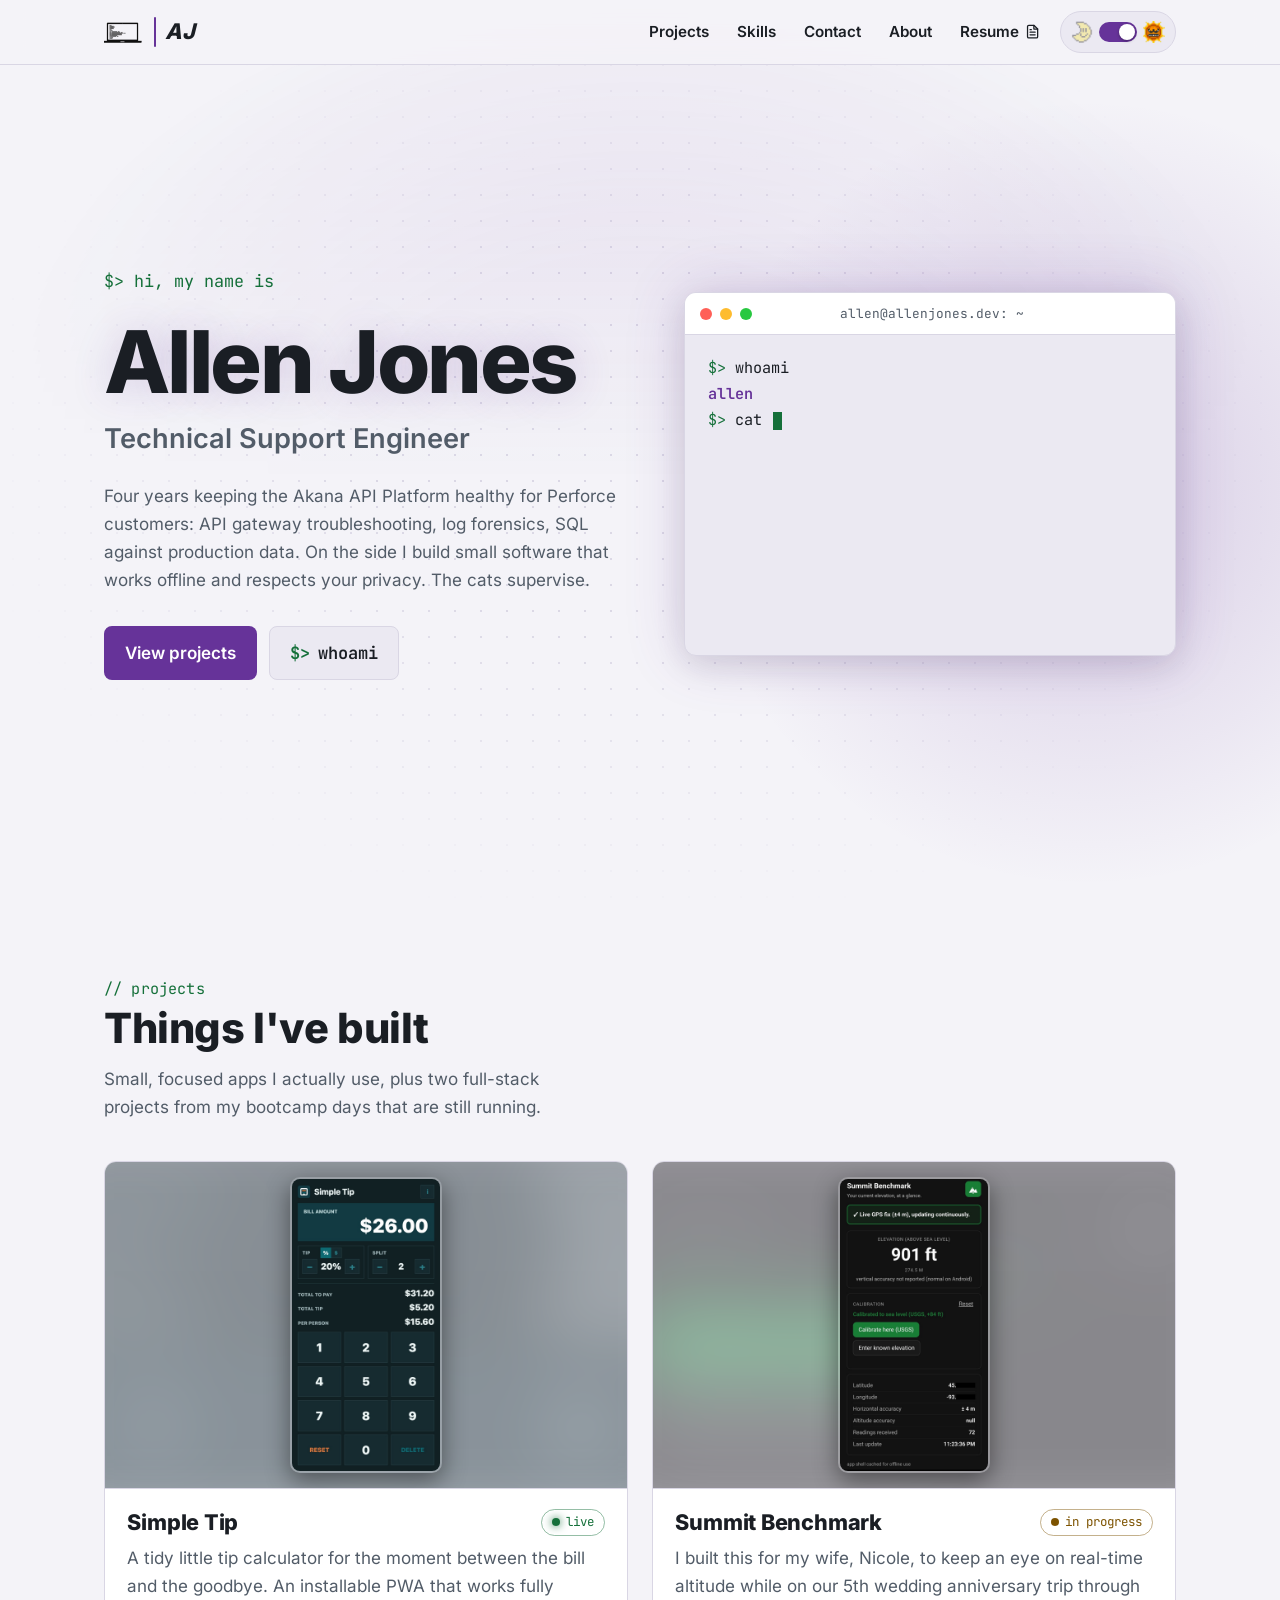
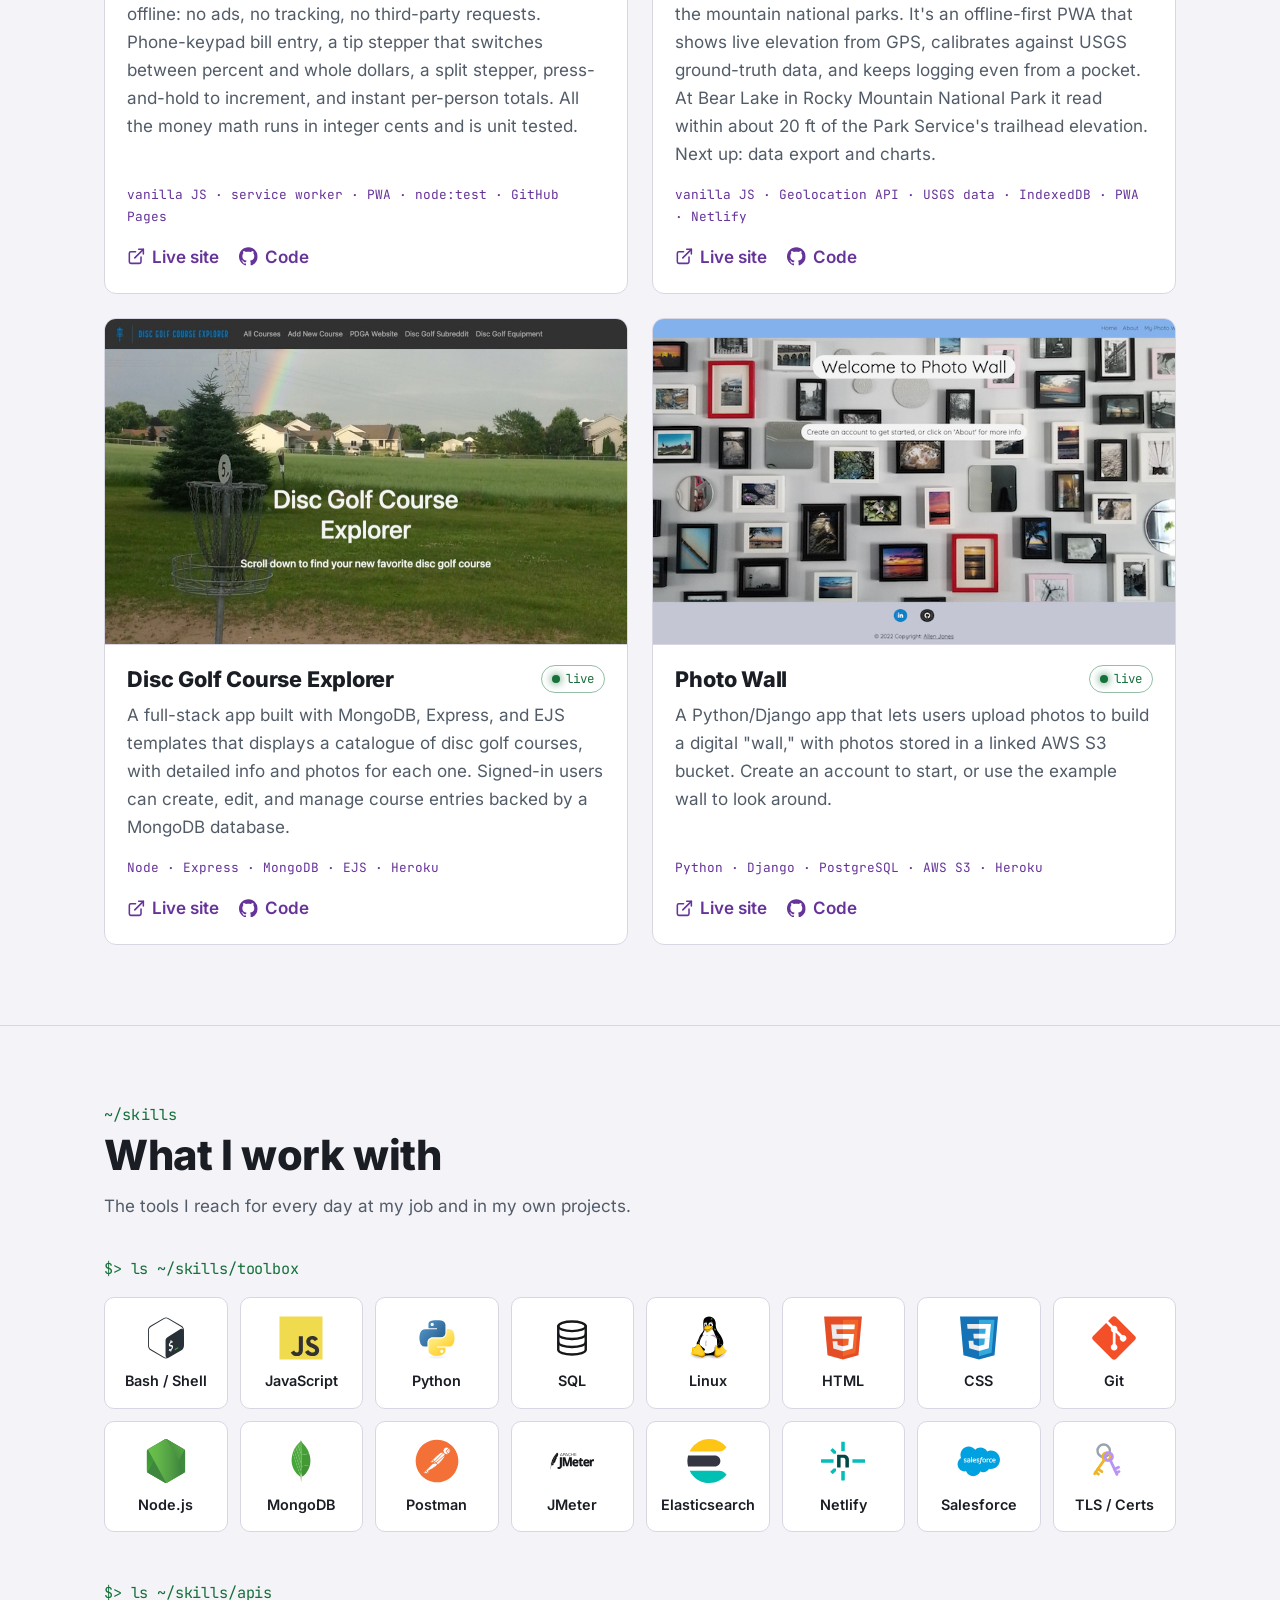
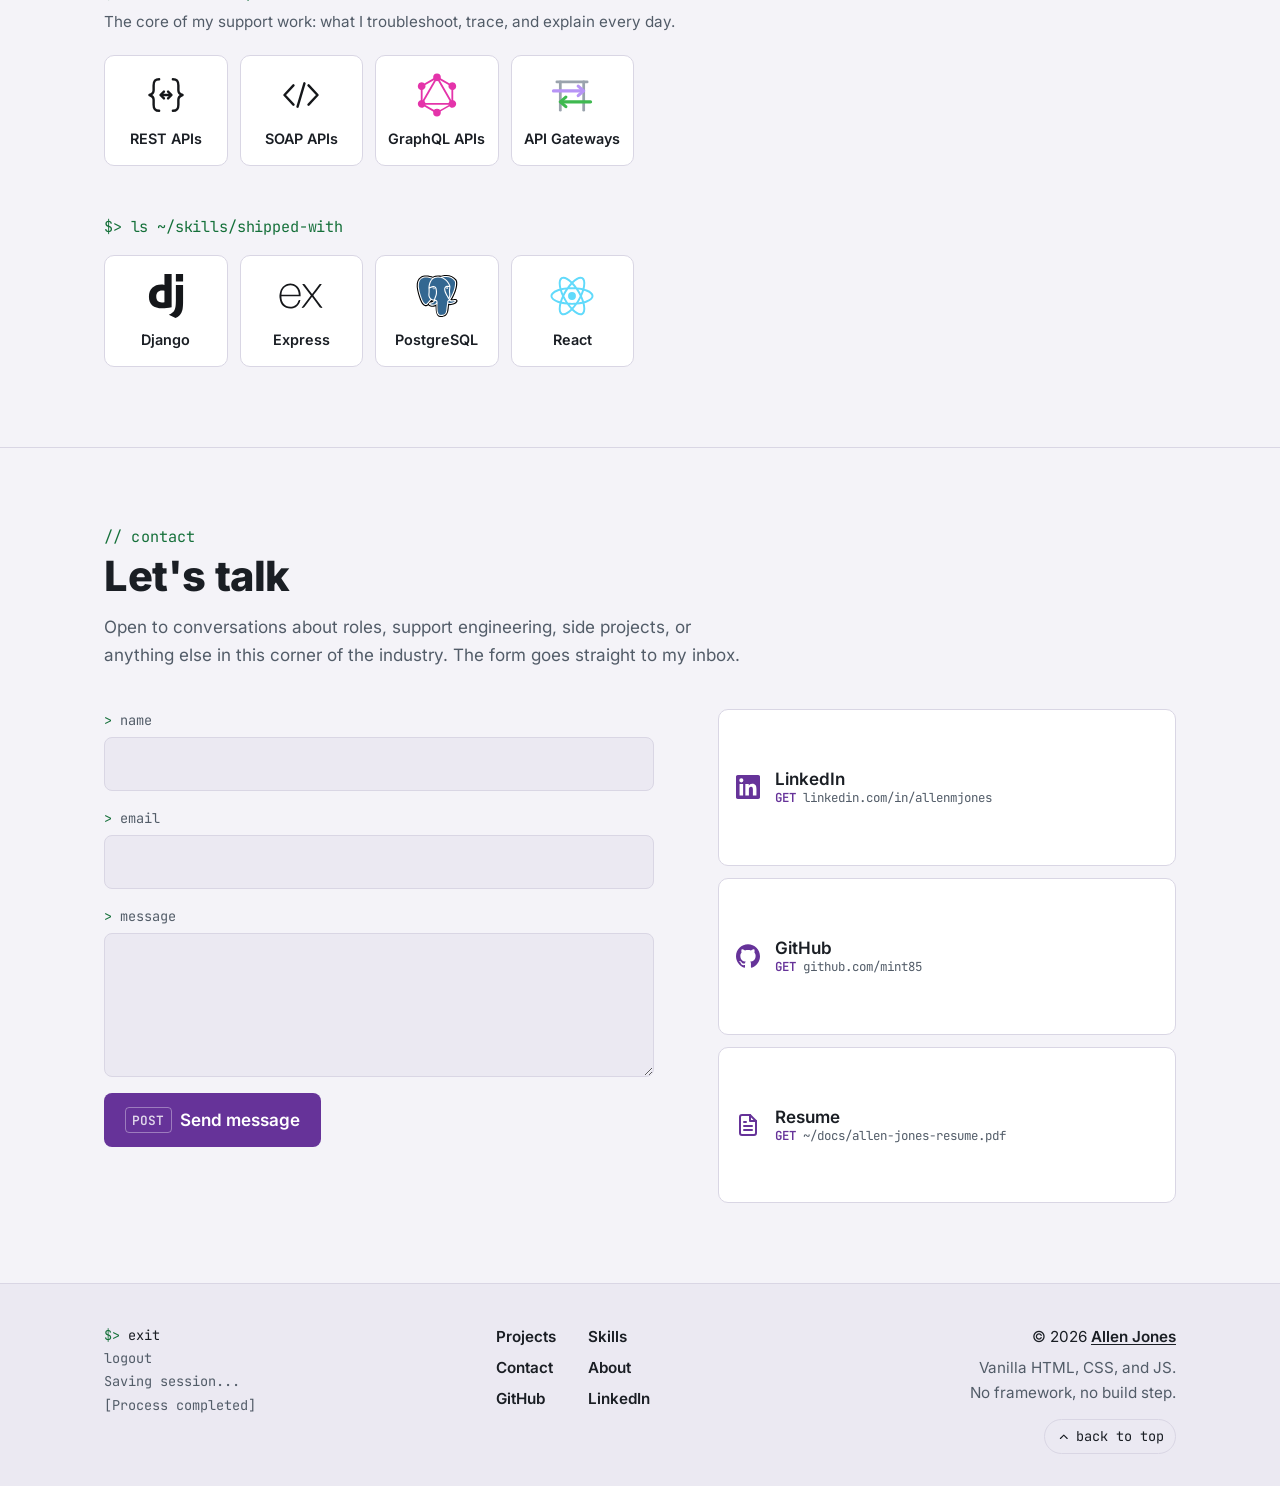
==== commit 0f2f866c: "Shorten Summit Benchmark card copy" ====
--- a/index.html
+++ b/index.html
@@ -147,7 +147,7 @@
             <p class="term-line"><span class="term-prompt">$&gt;</span> <span class="term-cmd">cat role.txt</span></p>
             <p class="term-line term-out">Technical Support Engineer, Akana API Management Platform at Perforce Software</p>
             <p class="term-line"><span class="term-prompt">$&gt;</span> <span class="term-cmd">ls ~/projects</span></p>
-            <p class="term-line term-out">summit-benchmark  simple-tip  disc-golf-explorer  photo-wall</p>
+            <p class="term-line term-out">simple-tip  summit-benchmark  disc-golf-explorer  photo-wall</p>
             <p class="term-line"><span class="term-prompt">$&gt;</span> <span class="term-cmd">echo "I am also a $ALSO"</span></p>
             <p class="term-line term-out">I am also a <span class="txt-rotate" data-period="2000" data-rotate='["creative problem solver", "perpetual learner", "disc golfer", "software engineer", "cat dad", "team player", "gamer"]'>creative problem solver</span><span class="cursor"></span></p>
           </div>
@@ -165,6 +165,30 @@
 
         <ul class="project-grid">
           <li class="project">
+            <a class="project__media project__media--phone" href="https://mint85.github.io/simple-tip/" target="_blank" rel="noopener" tabindex="-1" aria-hidden="true" style="--shot: url(/images/projects/simple-tip.jpg)">
+              <img src="/images/projects/simple-tip.jpg" alt="" width="720" height="1416" loading="lazy">
+            </a>
+            <div class="project__body">
+              <div class="project__head">
+                <h3 class="project__title">Simple Tip</h3>
+                <span class="status status--live">live</span>
+              </div>
+              <p class="project__desc">
+                A tidy little tip calculator for the moment between the bill and the goodbye. An installable
+                PWA that works fully offline: no ads, no tracking, no third-party requests. Phone-keypad bill
+                entry, a tip stepper that switches between percent and whole dollars, a split stepper,
+                press-and-hold to increment, and instant per-person totals. All the money math runs in
+                integer cents and is unit tested.
+              </p>
+              <p class="project__stack">vanilla JS · service worker · PWA · node:test · GitHub Pages</p>
+              <div class="project__links">
+                <a class="link-icon" href="https://mint85.github.io/simple-tip/" target="_blank" rel="noopener"><svg class="icon" aria-hidden="true"><use href="#icon-external"/></svg>Live site<span class="sr-only"> for Simple Tip</span></a>
+                <a class="link-icon" href="https://github.com/mint85/simple-tip" target="_blank" rel="noopener"><svg class="icon" aria-hidden="true"><use href="#icon-github"/></svg>Code<span class="sr-only"> for Simple Tip</span></a>
+              </div>
+            </div>
+          </li>
+
+          <li class="project">
             <a class="project__media project__media--phone" href="https://summit-benchmark.netlify.app" target="_blank" rel="noopener" tabindex="-1" aria-hidden="true" style="--shot: url(/images/projects/summit-benchmark.jpg)">
               <img src="/images/projects/summit-benchmark.jpg" alt="" width="720" height="1416" loading="lazy">
             </a>
@@ -184,30 +208,6 @@
               <div class="project__links">
                 <a class="link-icon" href="https://summit-benchmark.netlify.app" target="_blank" rel="noopener"><svg class="icon" aria-hidden="true"><use href="#icon-external"/></svg>Live site<span class="sr-only"> for Summit Benchmark</span></a>
                 <a class="link-icon" href="https://github.com/mint85/summit-benchmark" target="_blank" rel="noopener"><svg class="icon" aria-hidden="true"><use href="#icon-github"/></svg>Code<span class="sr-only"> for Summit Benchmark</span></a>
-              </div>
-            </div>
-          </li>
-
-          <li class="project">
-            <a class="project__media project__media--phone" href="https://mint85.github.io/simple-tip/" target="_blank" rel="noopener" tabindex="-1" aria-hidden="true" style="--shot: url(/images/projects/simple-tip.jpg)">
-              <img src="/images/projects/simple-tip.jpg" alt="" width="720" height="1416" loading="lazy">
-            </a>
-            <div class="project__body">
-              <div class="project__head">
-                <h3 class="project__title">Simple Tip</h3>
-                <span class="status status--live">live</span>
-              </div>
-              <p class="project__desc">
-                A tidy little tip calculator for the moment between the bill and the goodbye. An installable
-                PWA that works fully offline: no ads, no tracking, no third-party requests. Phone-keypad bill
-                entry, a tip stepper that switches between percent and whole dollars, a split stepper,
-                press-and-hold to increment, and instant per-person totals. All the money math runs in
-                integer cents and is unit tested.
-              </p>
-              <p class="project__stack">vanilla JS · service worker · PWA · node:test · GitHub Pages</p>
-              <div class="project__links">
-                <a class="link-icon" href="https://mint85.github.io/simple-tip/" target="_blank" rel="noopener"><svg class="icon" aria-hidden="true"><use href="#icon-external"/></svg>Live site<span class="sr-only"> for Simple Tip</span></a>
-                <a class="link-icon" href="https://github.com/mint85/simple-tip" target="_blank" rel="noopener"><svg class="icon" aria-hidden="true"><use href="#icon-github"/></svg>Code<span class="sr-only"> for Simple Tip</span></a>
               </div>
             </div>
           </li>
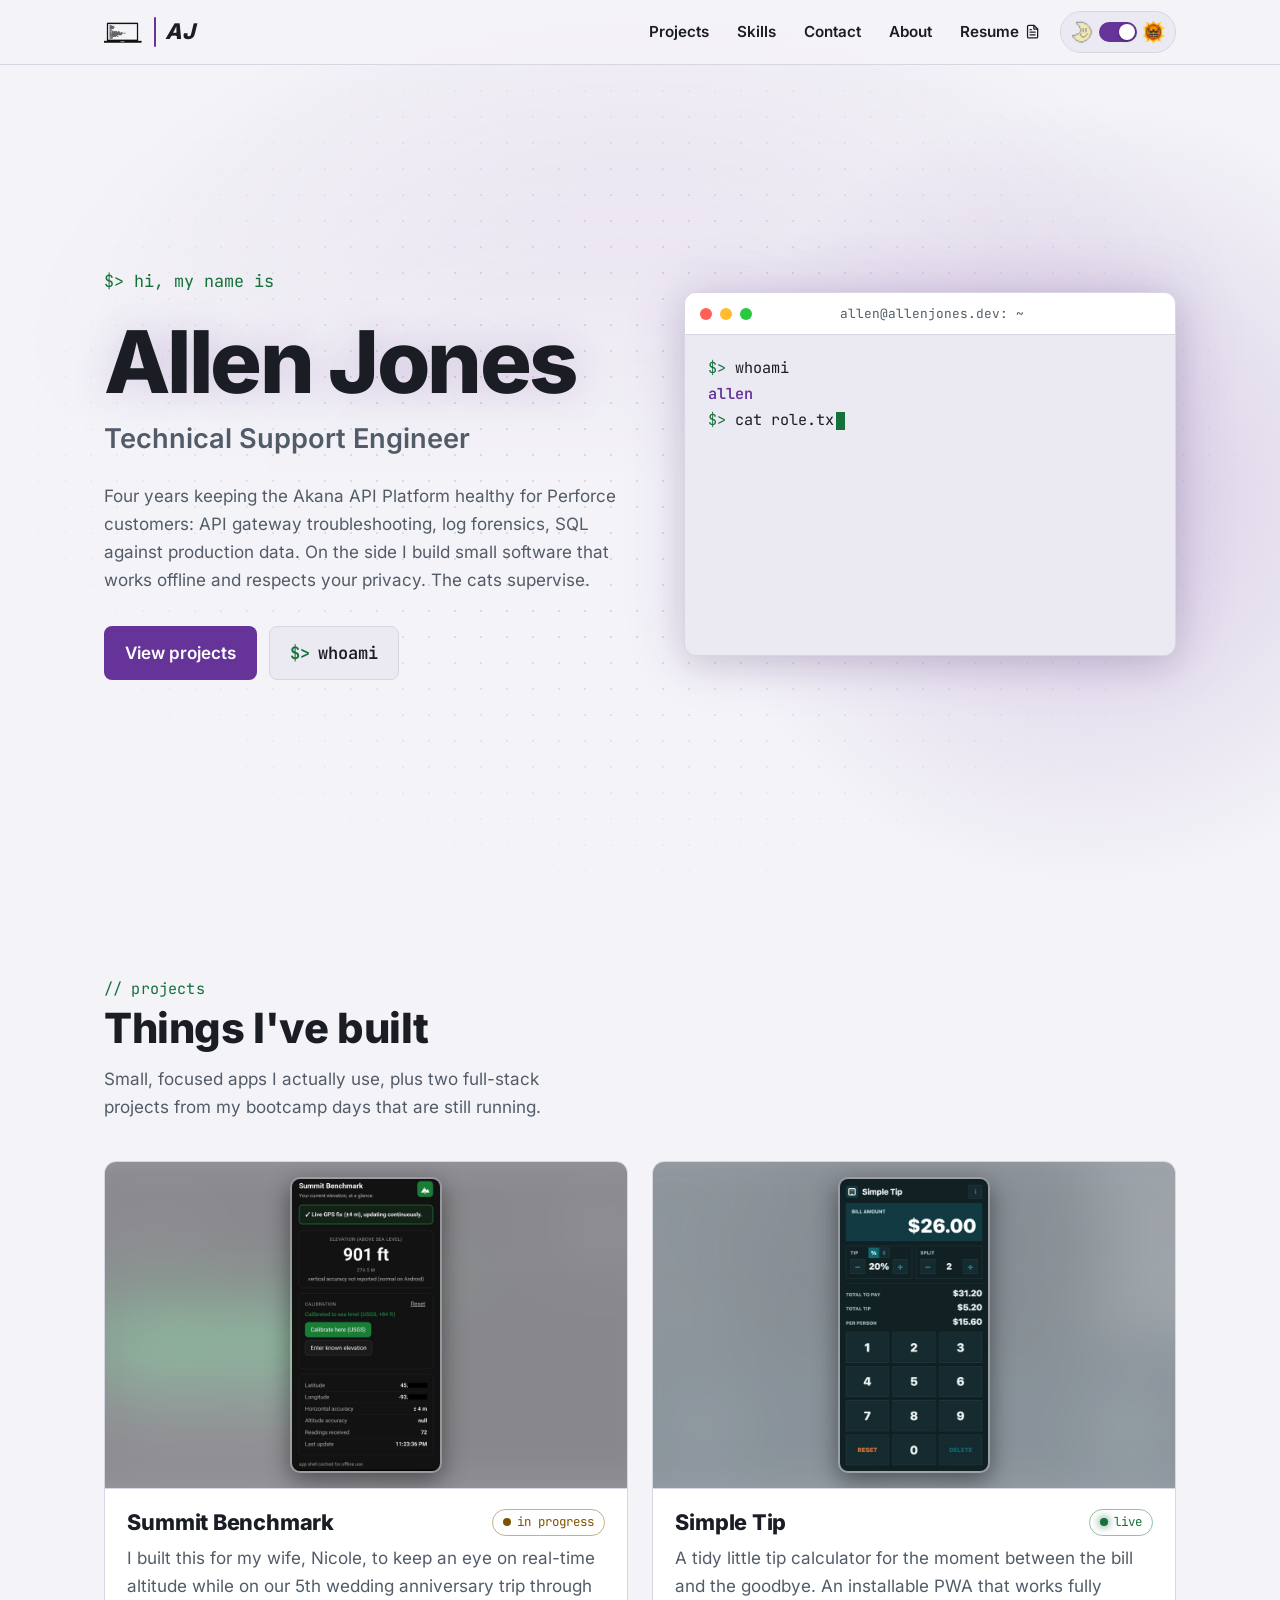
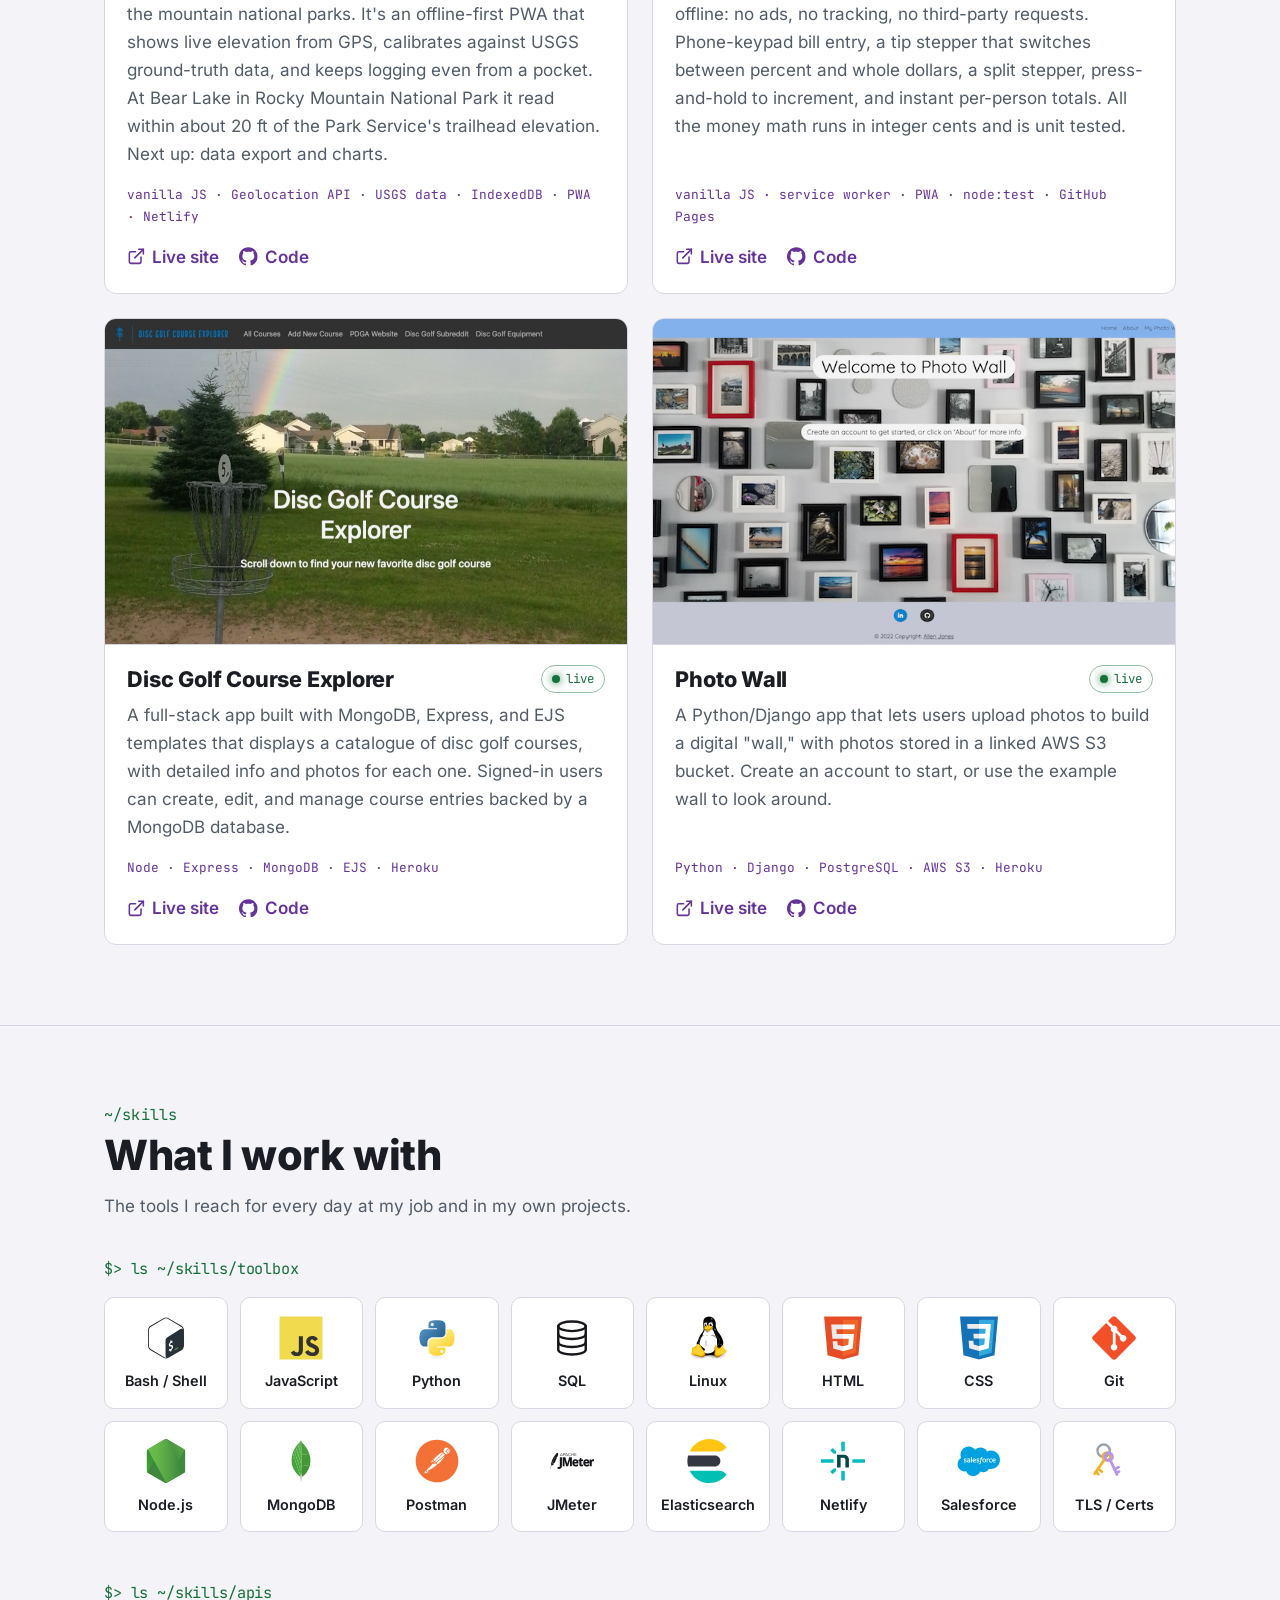
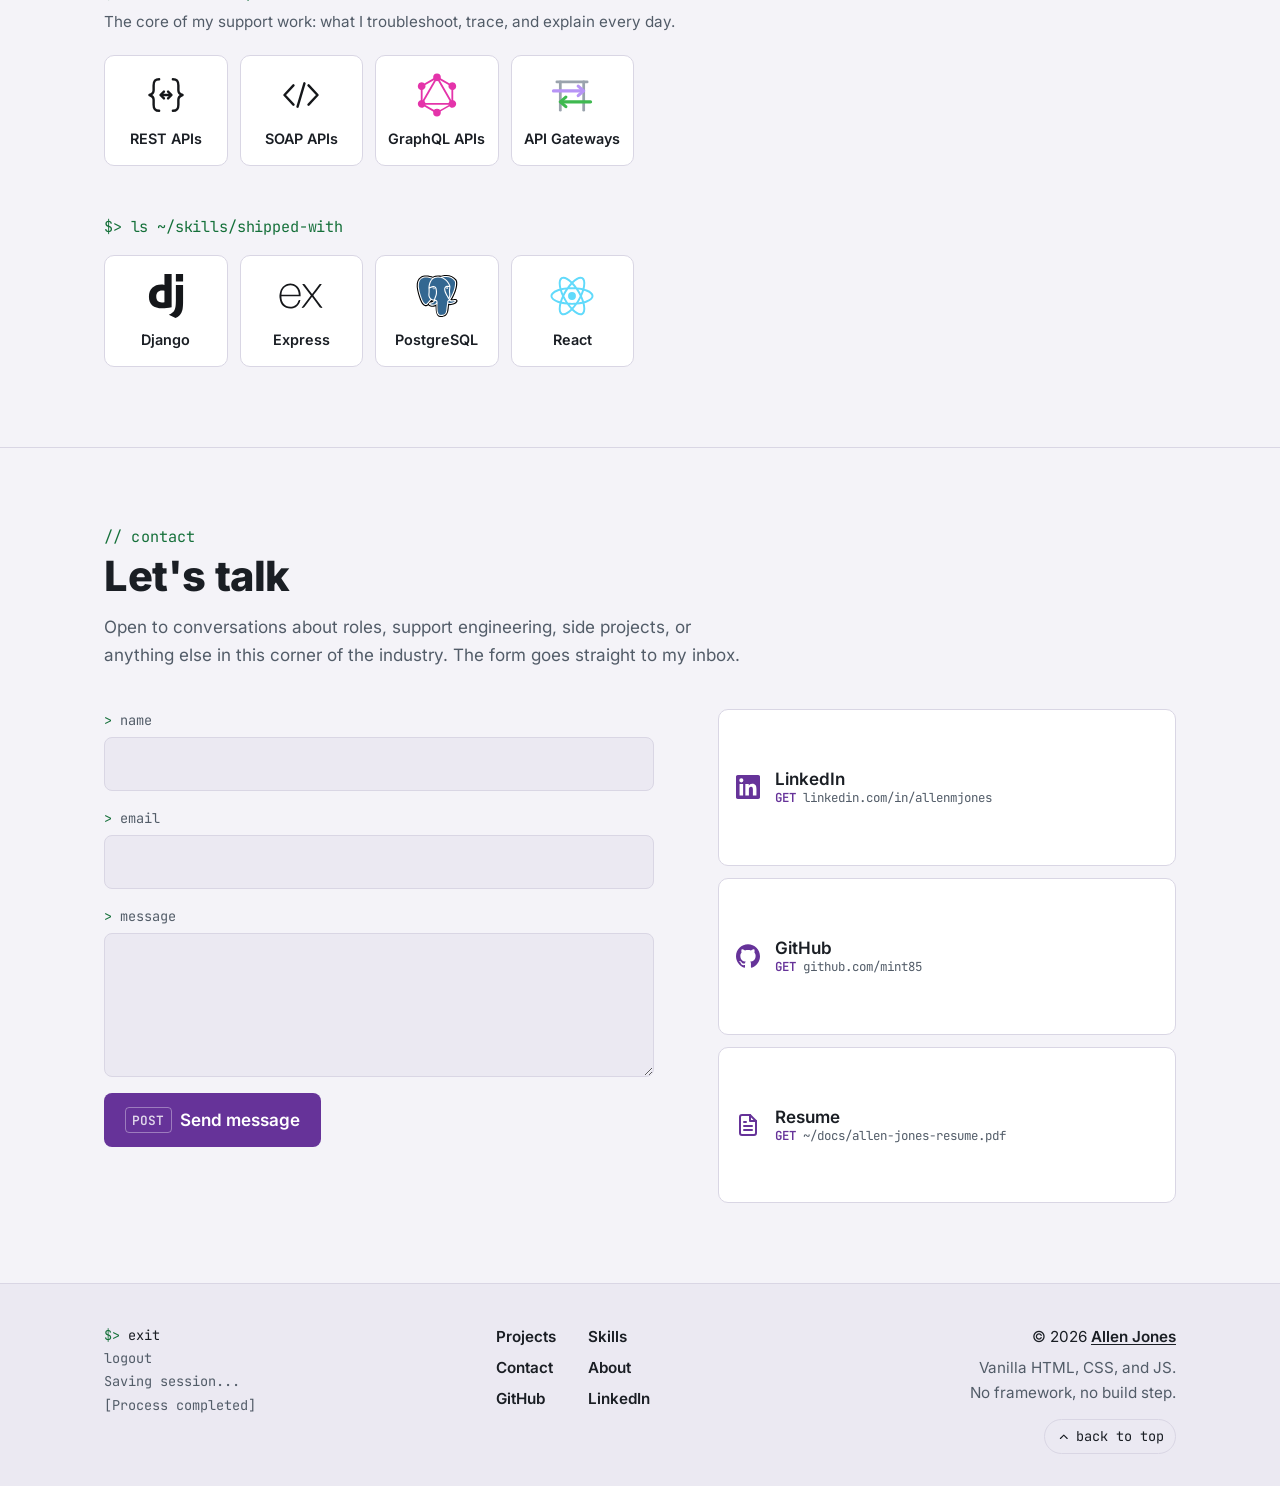
==== commit 24189a99: "Merge pull request #4 from mint85/about-photos-and-404 Refresh About photos, reorder project cards, " ====
--- a/index.html
+++ b/index.html
@@ -147,7 +147,7 @@
             <p class="term-line"><span class="term-prompt">$&gt;</span> <span class="term-cmd">cat role.txt</span></p>
             <p class="term-line term-out">Technical Support Engineer, Akana API Management Platform at Perforce Software</p>
             <p class="term-line"><span class="term-prompt">$&gt;</span> <span class="term-cmd">ls ~/projects</span></p>
-            <p class="term-line term-out">simple-tip  summit-benchmark  disc-golf-explorer  photo-wall</p>
+            <p class="term-line term-out">summit-benchmark  simple-tip  disc-golf-explorer  photo-wall</p>
             <p class="term-line"><span class="term-prompt">$&gt;</span> <span class="term-cmd">echo "I am also a $ALSO"</span></p>
             <p class="term-line term-out">I am also a <span class="txt-rotate" data-period="2000" data-rotate='["creative problem solver", "perpetual learner", "disc golfer", "software engineer", "cat dad", "team player", "gamer"]'>creative problem solver</span><span class="cursor"></span></p>
           </div>
@@ -165,6 +165,30 @@
 
         <ul class="project-grid">
           <li class="project">
+            <a class="project__media project__media--phone" href="https://summit-benchmark.netlify.app" target="_blank" rel="noopener" tabindex="-1" aria-hidden="true" style="--shot: url(/images/projects/summit-benchmark.jpg)">
+              <img src="/images/projects/summit-benchmark.jpg" alt="" width="720" height="1416" loading="lazy">
+            </a>
+            <div class="project__body">
+              <div class="project__head">
+                <h3 class="project__title">Summit Benchmark</h3>
+                <span class="status status--wip">in progress</span>
+              </div>
+              <p class="project__desc">
+                I built this for my wife, Nicole, to keep an eye on real-time altitude while on our 5th wedding
+                anniversary trip through the mountain national parks. It's an offline-first PWA that shows
+                live elevation from GPS, calibrates against USGS ground-truth data, and keeps logging even
+                from a pocket. At Bear Lake in Rocky Mountain National Park it read within about 20 ft of
+                the Park Service's trailhead elevation. Next up: data export and charts.
+              </p>
+              <p class="project__stack">vanilla JS · Geolocation API · USGS data · IndexedDB · PWA · Netlify</p>
+              <div class="project__links">
+                <a class="link-icon" href="https://summit-benchmark.netlify.app" target="_blank" rel="noopener"><svg class="icon" aria-hidden="true"><use href="#icon-external"/></svg>Live site<span class="sr-only"> for Summit Benchmark</span></a>
+                <a class="link-icon" href="https://github.com/mint85/summit-benchmark" target="_blank" rel="noopener"><svg class="icon" aria-hidden="true"><use href="#icon-github"/></svg>Code<span class="sr-only"> for Summit Benchmark</span></a>
+              </div>
+            </div>
+          </li>
+
+          <li class="project">
             <a class="project__media project__media--phone" href="https://mint85.github.io/simple-tip/" target="_blank" rel="noopener" tabindex="-1" aria-hidden="true" style="--shot: url(/images/projects/simple-tip.jpg)">
               <img src="/images/projects/simple-tip.jpg" alt="" width="720" height="1416" loading="lazy">
             </a>
@@ -184,30 +208,6 @@
               <div class="project__links">
                 <a class="link-icon" href="https://mint85.github.io/simple-tip/" target="_blank" rel="noopener"><svg class="icon" aria-hidden="true"><use href="#icon-external"/></svg>Live site<span class="sr-only"> for Simple Tip</span></a>
                 <a class="link-icon" href="https://github.com/mint85/simple-tip" target="_blank" rel="noopener"><svg class="icon" aria-hidden="true"><use href="#icon-github"/></svg>Code<span class="sr-only"> for Simple Tip</span></a>
-              </div>
-            </div>
-          </li>
-
-          <li class="project">
-            <a class="project__media project__media--phone" href="https://summit-benchmark.netlify.app" target="_blank" rel="noopener" tabindex="-1" aria-hidden="true" style="--shot: url(/images/projects/summit-benchmark.jpg)">
-              <img src="/images/projects/summit-benchmark.jpg" alt="" width="720" height="1416" loading="lazy">
-            </a>
-            <div class="project__body">
-              <div class="project__head">
-                <h3 class="project__title">Summit Benchmark</h3>
-                <span class="status status--wip">in progress</span>
-              </div>
-              <p class="project__desc">
-                I built this for my wife, Nicole, to keep an eye on real-time altitude while on our 5th wedding
-                anniversary trip through the mountain national parks. It's an offline-first PWA that shows
-                live elevation from GPS, calibrates against USGS ground-truth data, and keeps logging even
-                from a pocket. At Bear Lake in Rocky Mountain National Park it read within about 20 ft of
-                the Park Service's trailhead elevation. Next up: data export and charts.
-              </p>
-              <p class="project__stack">vanilla JS · Geolocation API · USGS data · IndexedDB · PWA · Netlify</p>
-              <div class="project__links">
-                <a class="link-icon" href="https://summit-benchmark.netlify.app" target="_blank" rel="noopener"><svg class="icon" aria-hidden="true"><use href="#icon-external"/></svg>Live site<span class="sr-only"> for Summit Benchmark</span></a>
-                <a class="link-icon" href="https://github.com/mint85/summit-benchmark" target="_blank" rel="noopener"><svg class="icon" aria-hidden="true"><use href="#icon-github"/></svg>Code<span class="sr-only"> for Summit Benchmark</span></a>
               </div>
             </div>
           </li>
--- a/style.css
+++ b/style.css
@@ -1347,6 +1347,19 @@
   color: var(--accent-text);
 }
 
+/* A nod to The Matrix. */
+.nf-matrix {
+  display: block;
+  margin-top: 0.75rem;
+  font-family: "JetBrains Mono", ui-monospace, SFMono-Regular, Menlo, Consolas, monospace;
+  color: var(--term-green);
+  text-shadow: 0 0 8px color-mix(in srgb, var(--term-green) 60%, transparent);
+}
+
+[data-theme="light"] .nf-matrix {
+  text-shadow: none;
+}
+
 .nf-cat {
   max-width: 760px;
   margin: 2.5rem 0 0;
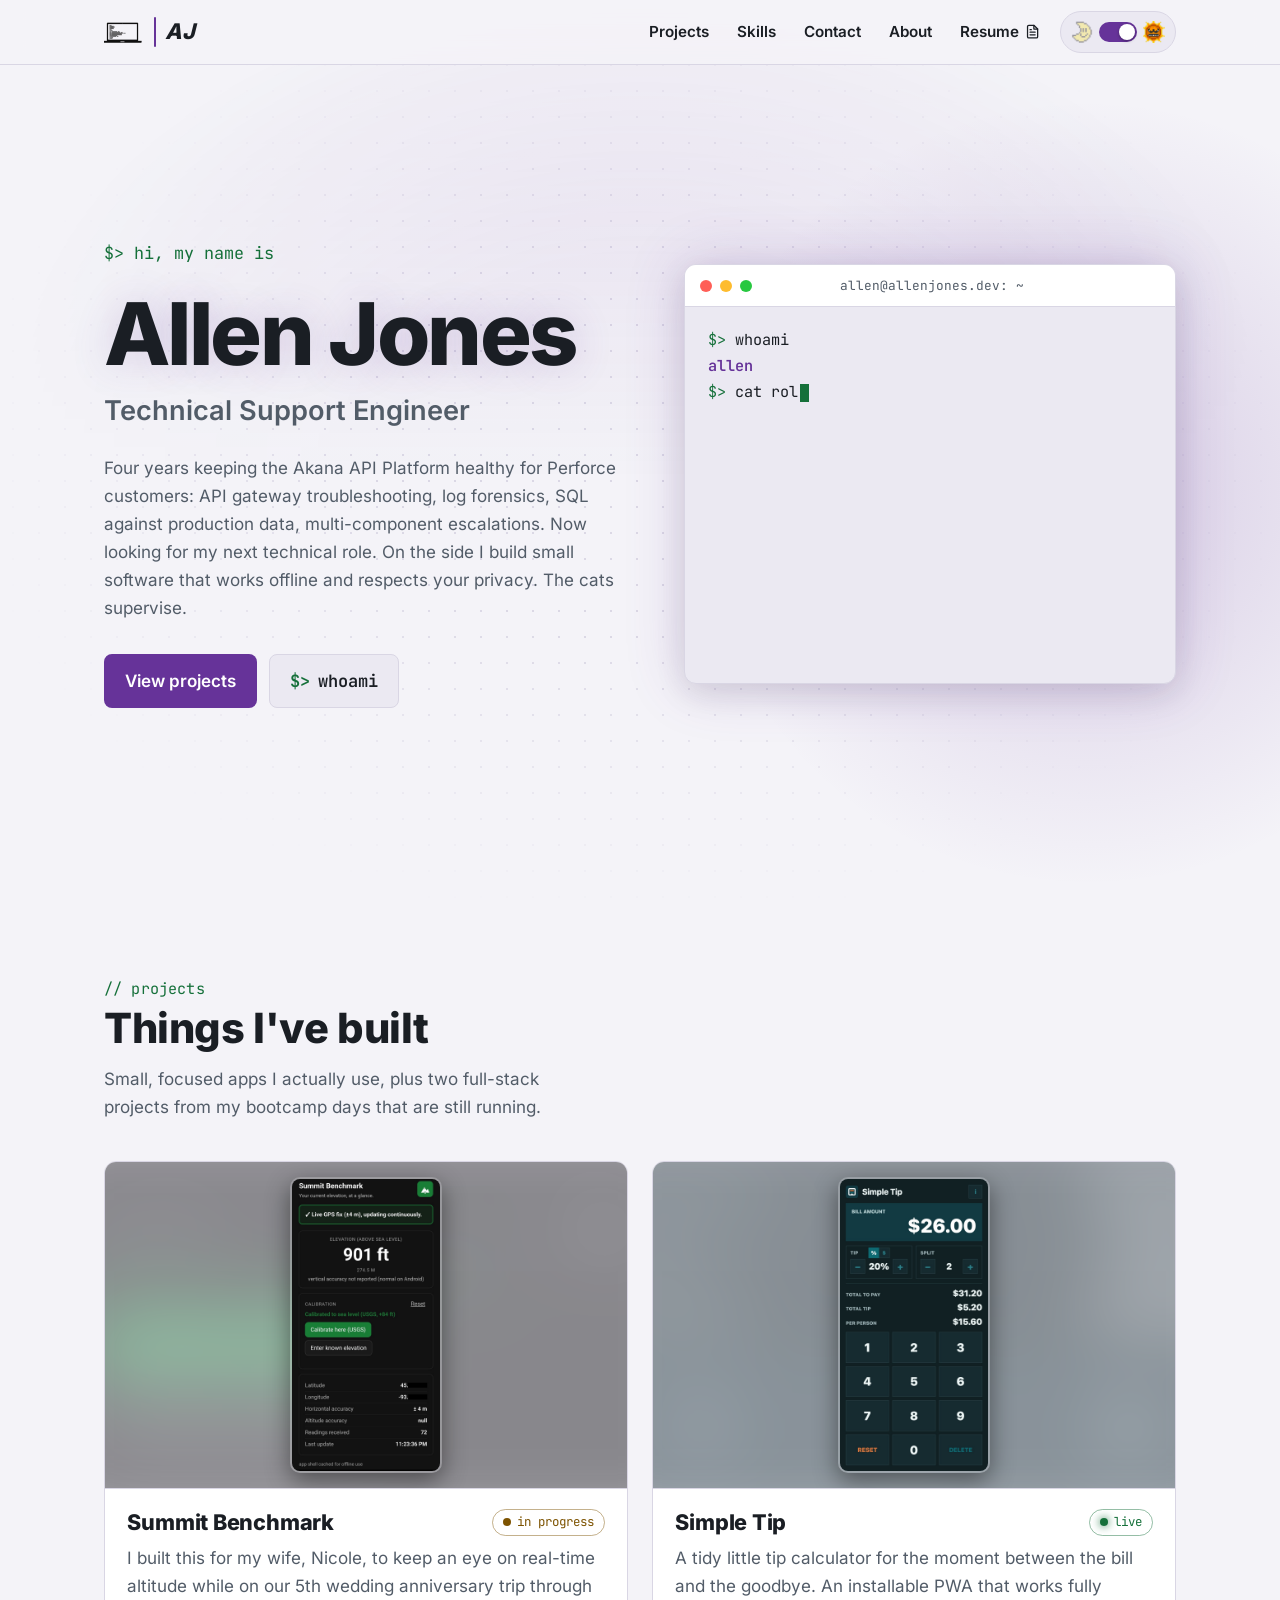
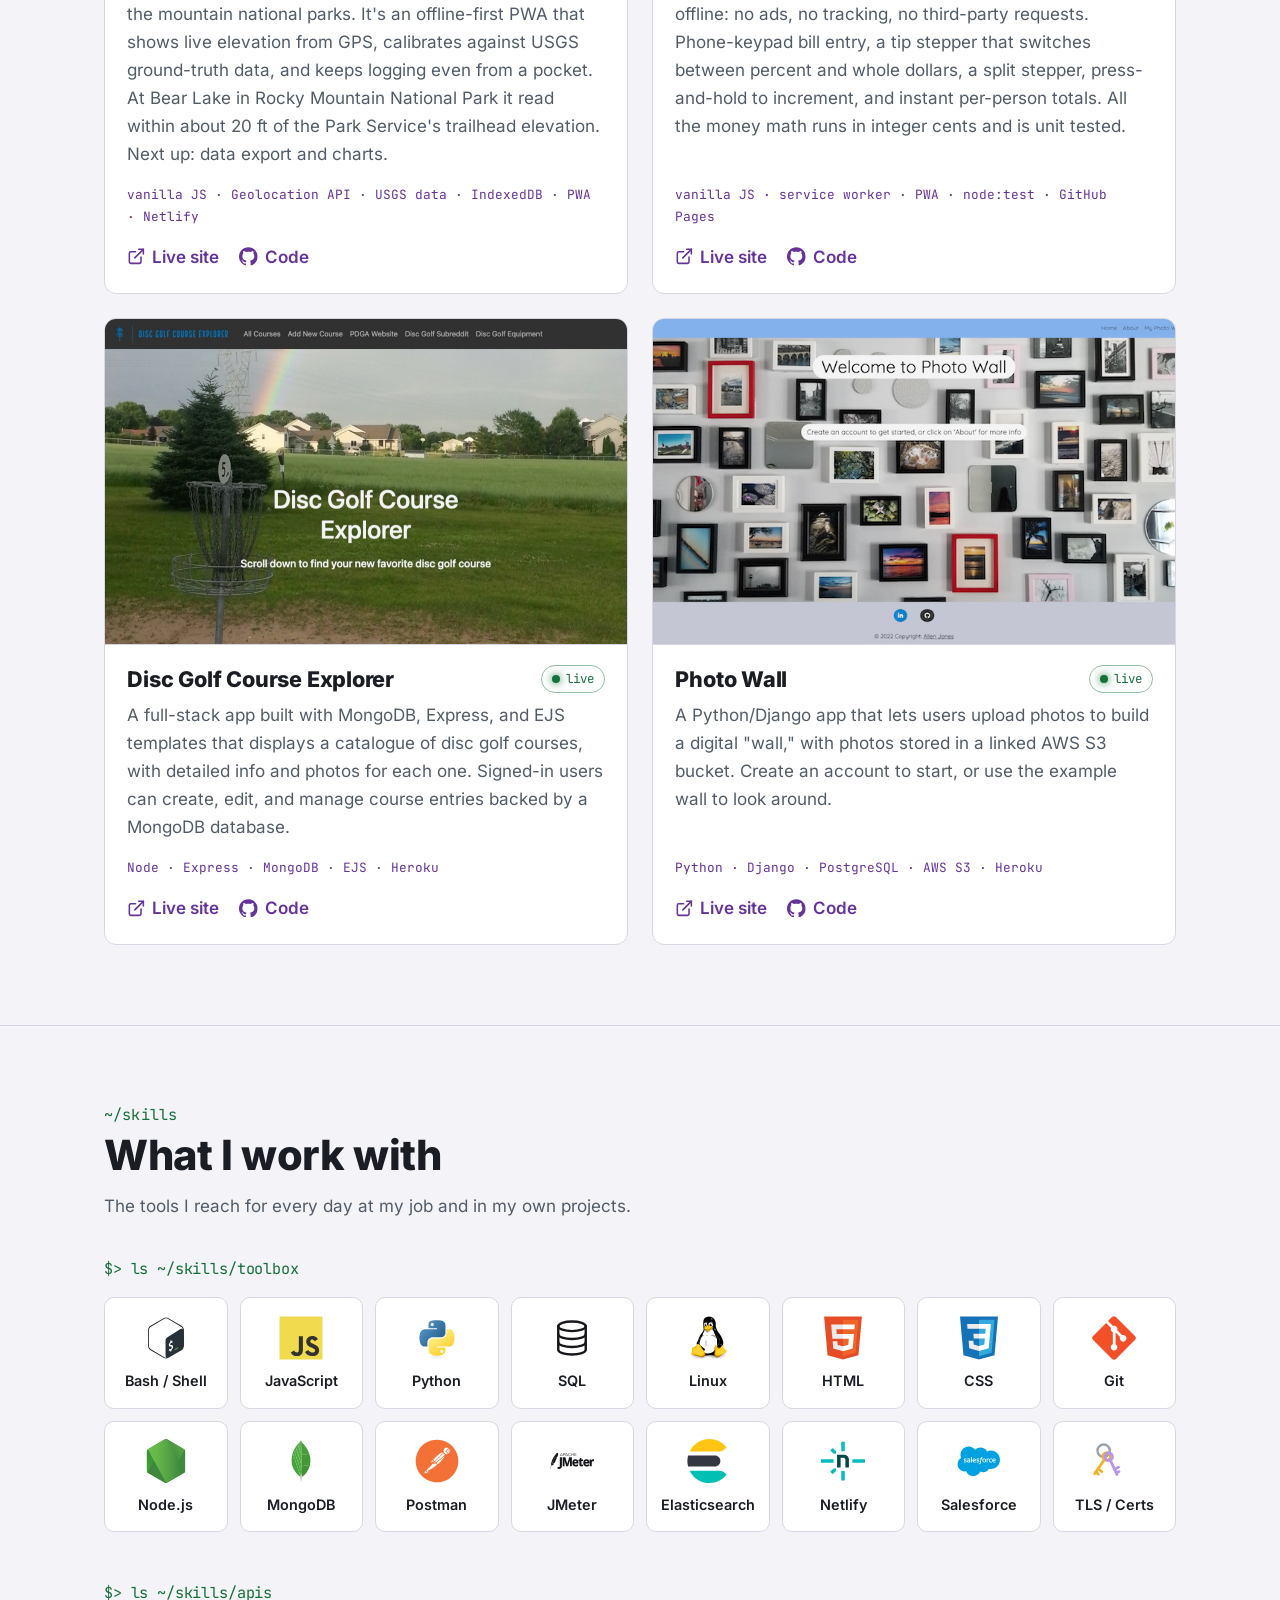
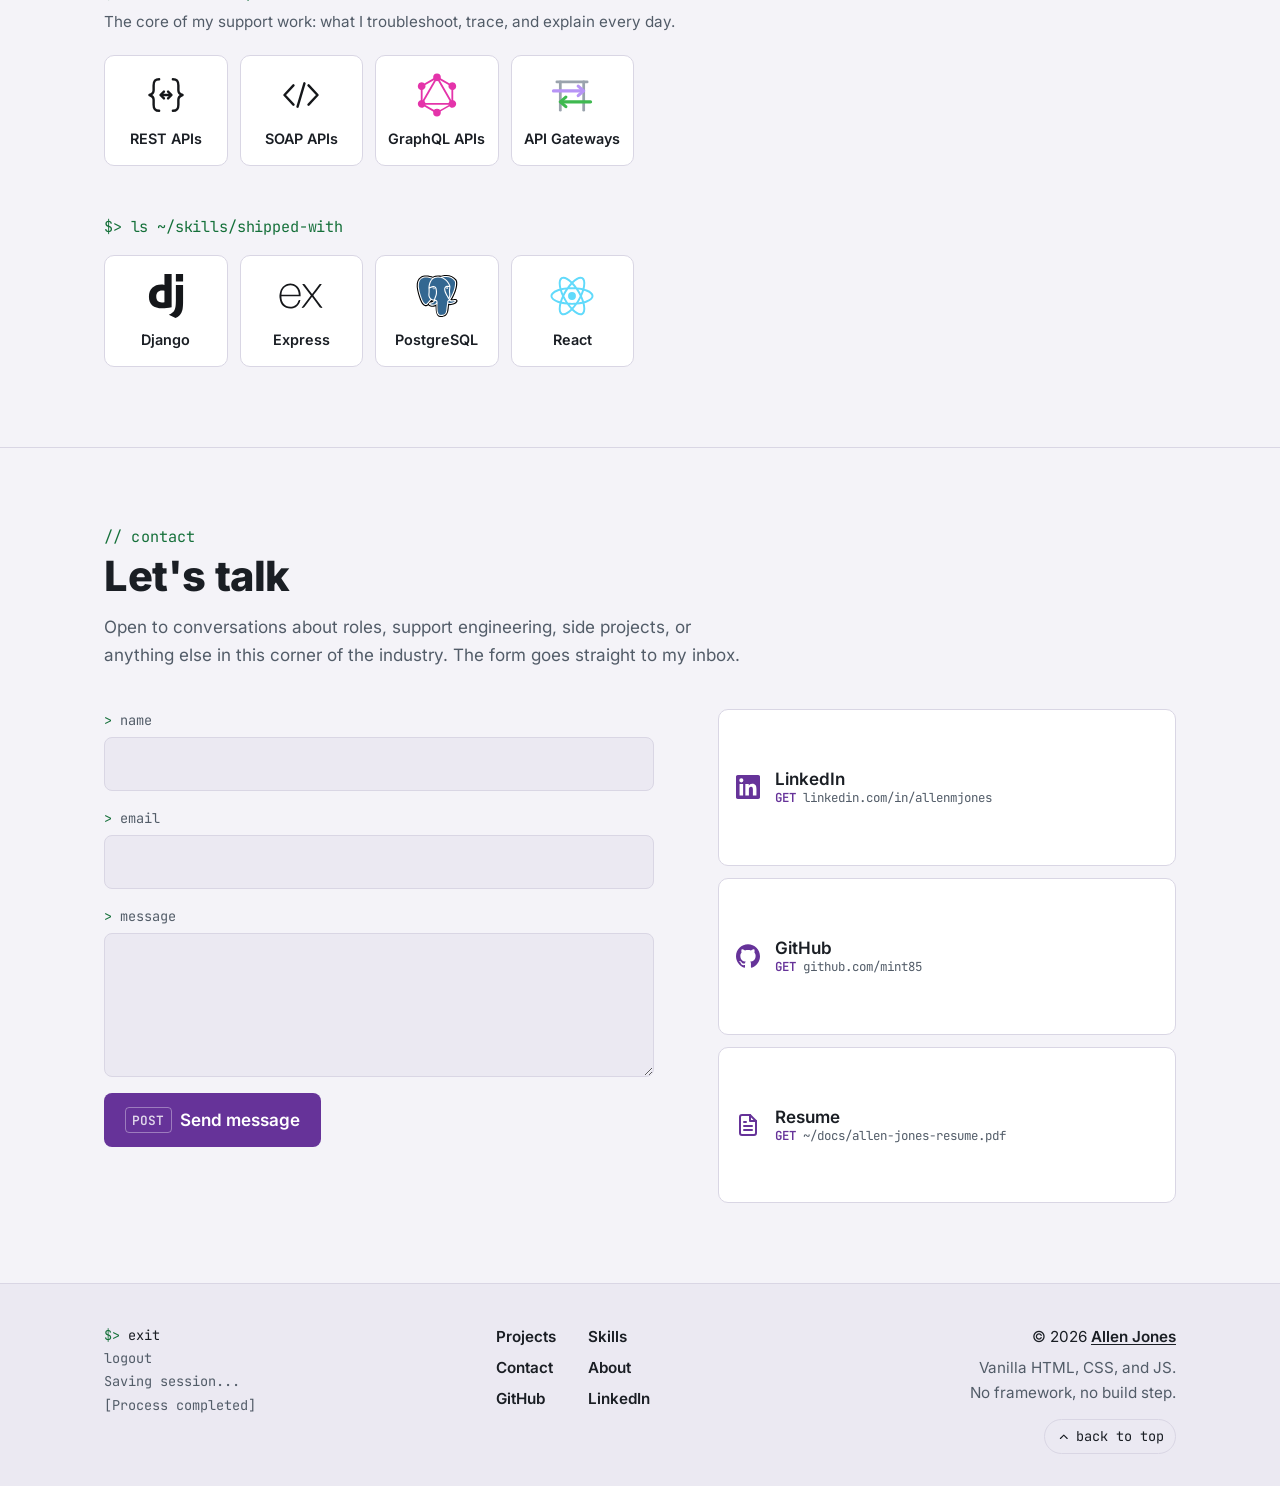
==== commit 6de0e87a: "Update meta descriptions for the job search" ====
--- a/index.html
+++ b/index.html
@@ -4,7 +4,7 @@
   <meta charset="UTF-8">
   <meta name="viewport" content="width=device-width, initial-scale=1.0">
   <title>Allen Jones | Technical Support Engineer</title>
-  <meta name="description" content="Allen Jones is a Technical Support Engineer on the Akana API Platform at Perforce who also builds small, offline-first software. Projects, skills, and contact.">
+  <meta name="description" content="Allen Jones is a Technical Support Engineer with four years on the Akana API Platform at Perforce who also builds small, offline-first software. Projects, skills, and contact.">
   <meta name="author" content="Allen Jones">
   <meta name="theme-color" content="#0d0f12">
   <link rel="canonical" href="https://www.allenjones.dev/">
@@ -12,7 +12,7 @@
   <meta property="og:type" content="website">
   <meta property="og:url" content="https://www.allenjones.dev/">
   <meta property="og:title" content="Allen Jones | Technical Support Engineer">
-  <meta property="og:description" content="Support engineer on the Akana API Platform who also ships real software. Projects, skills, and contact.">
+  <meta property="og:description" content="Support engineer with four years on the Akana API Platform who also ships real software. Projects, skills, and contact.">
   <meta property="og:image" content="https://www.allenjones.dev/images/og-image.png">
   <meta property="og:image:width" content="1200">
   <meta property="og:image:height" content="630">
@@ -123,8 +123,9 @@
           <p class="hero__role">Technical Support Engineer</p>
           <p class="hero__blurb">
             Four years keeping the Akana API Platform healthy for Perforce customers: API gateway
-            troubleshooting, log forensics, SQL against production data. On the side I build
-            small software that works offline and respects your privacy. The cats supervise.
+            troubleshooting, log forensics, SQL against production data, multi-component
+            escalations. Now looking for my next technical role. On the side I build small
+            software that works offline and respects your privacy. The cats supervise.
           </p>
           <p class="sr-only">I am also a creative problem solver, perpetual learner, disc golfer, software engineer, cat dad, team player, and gamer.</p>
           <div class="hero__actions">
@@ -145,7 +146,8 @@
             <p class="term-line"><span class="term-prompt">$&gt;</span> <span class="term-cmd">whoami</span></p>
             <p class="term-line term-out term-out--strong">allen</p>
             <p class="term-line"><span class="term-prompt">$&gt;</span> <span class="term-cmd">cat role.txt</span></p>
-            <p class="term-line term-out">Technical Support Engineer, Akana API Management Platform at Perforce Software</p>
+            <p class="term-line term-out">open to new technical roles</p>
+            <p class="term-line term-out">prev: Technical Support Engineer, Akana API Management Platform at Perforce Software, 2022 - 2026</p>
             <p class="term-line"><span class="term-prompt">$&gt;</span> <span class="term-cmd">ls ~/projects</span></p>
             <p class="term-line term-out">summit-benchmark  simple-tip  disc-golf-explorer  photo-wall</p>
             <p class="term-line"><span class="term-prompt">$&gt;</span> <span class="term-cmd">echo "I am also a $ALSO"</span></p>
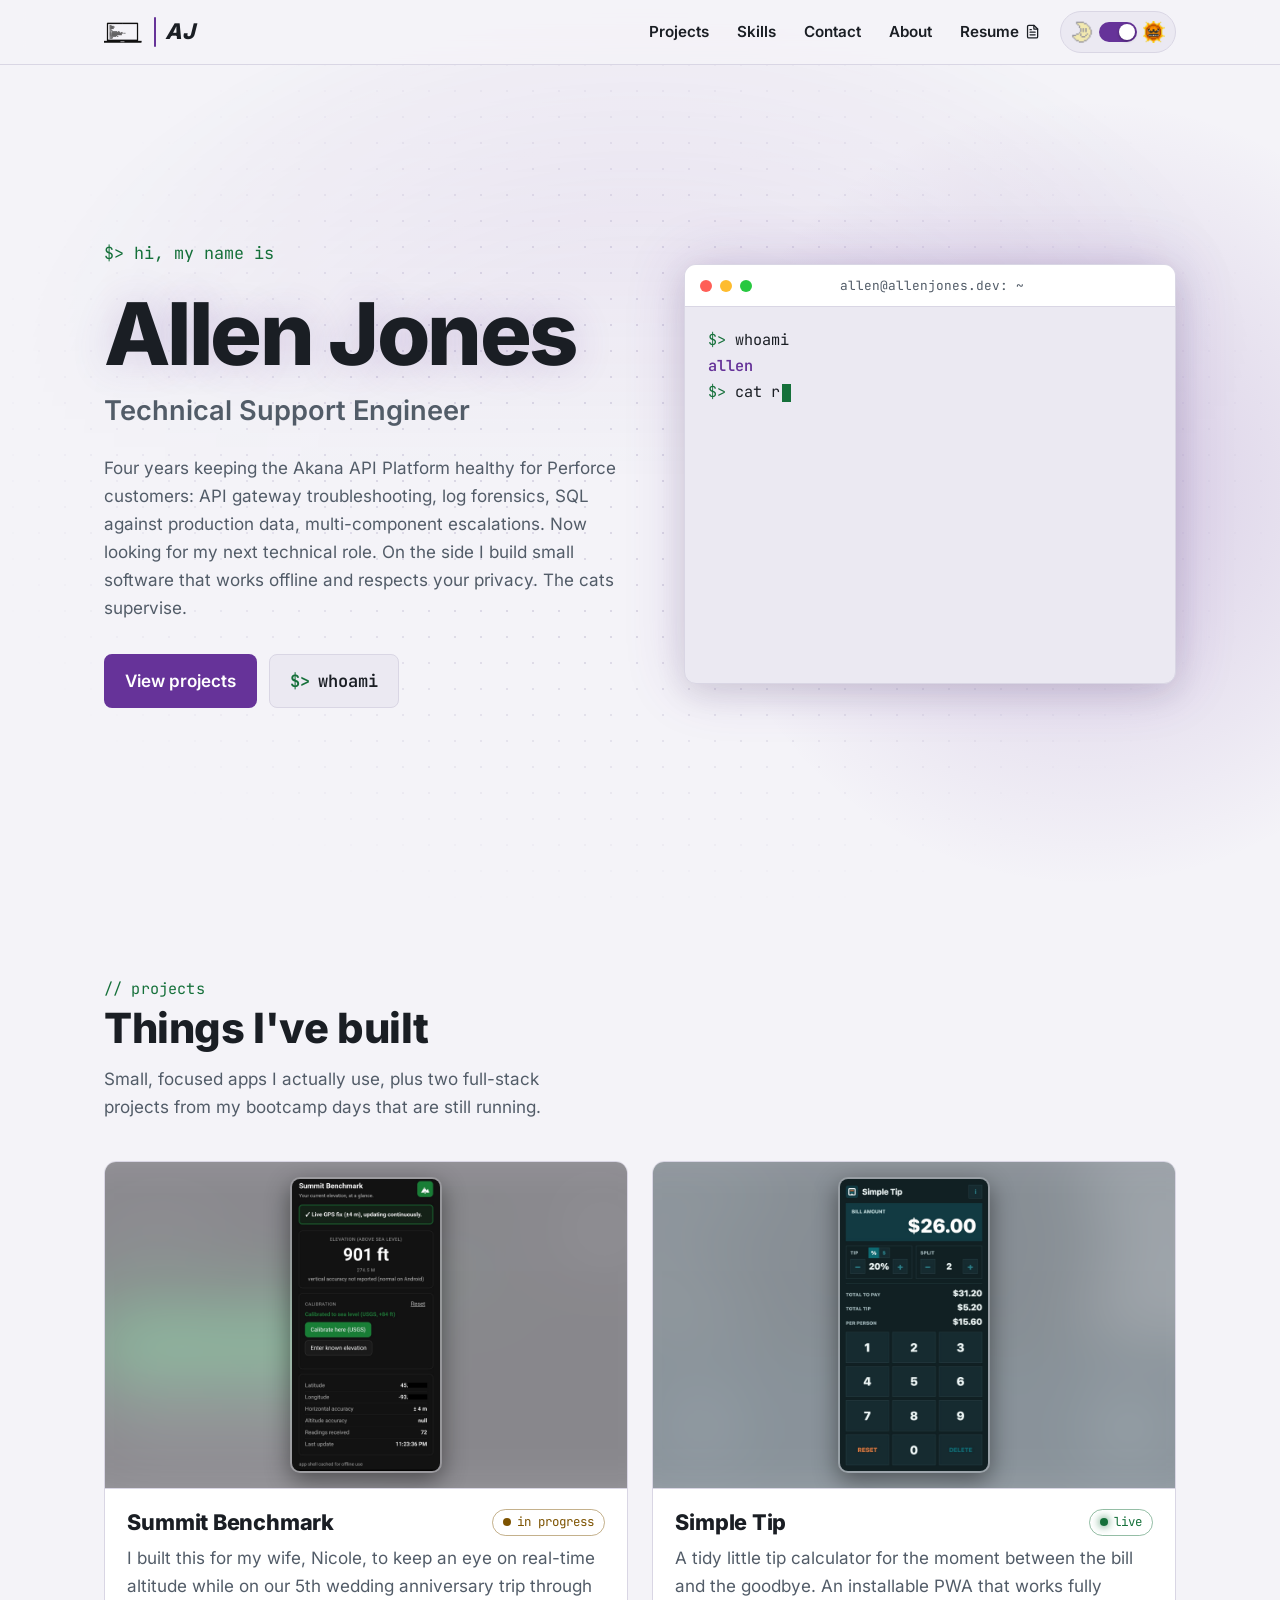
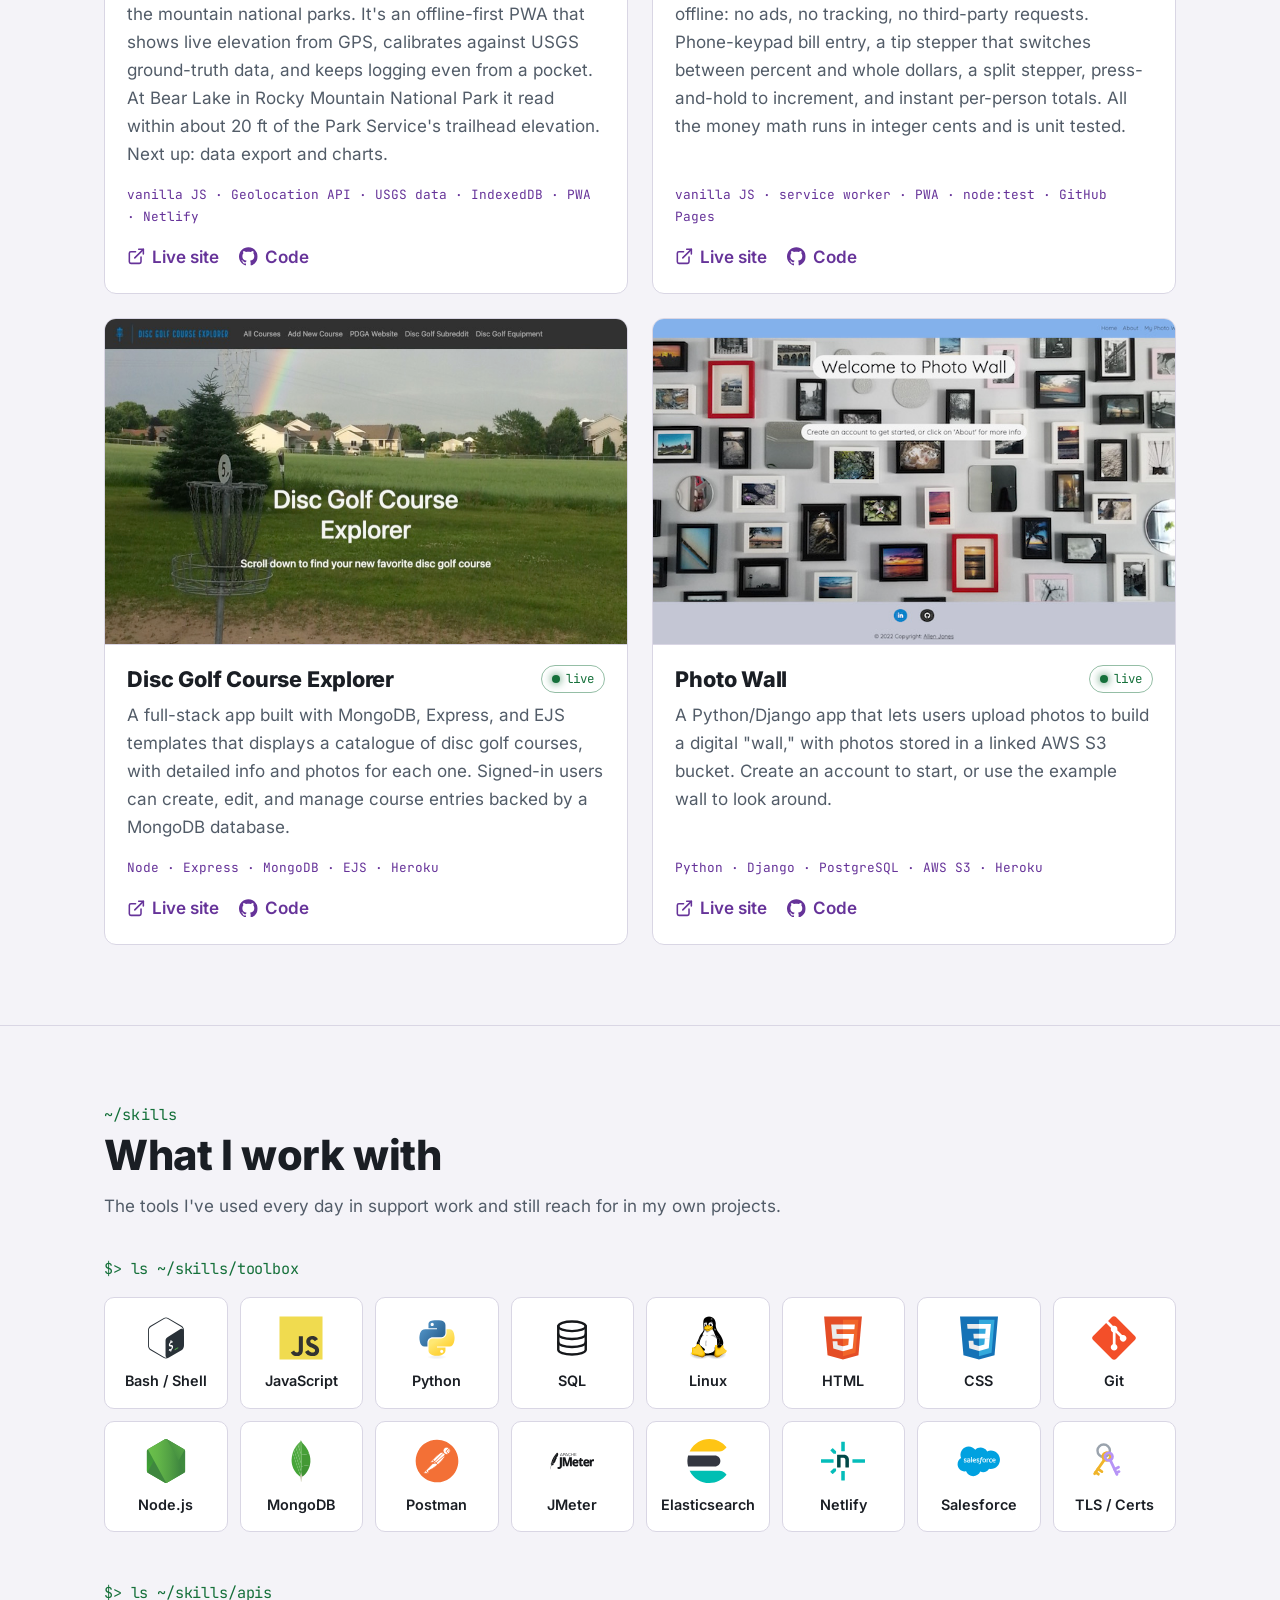
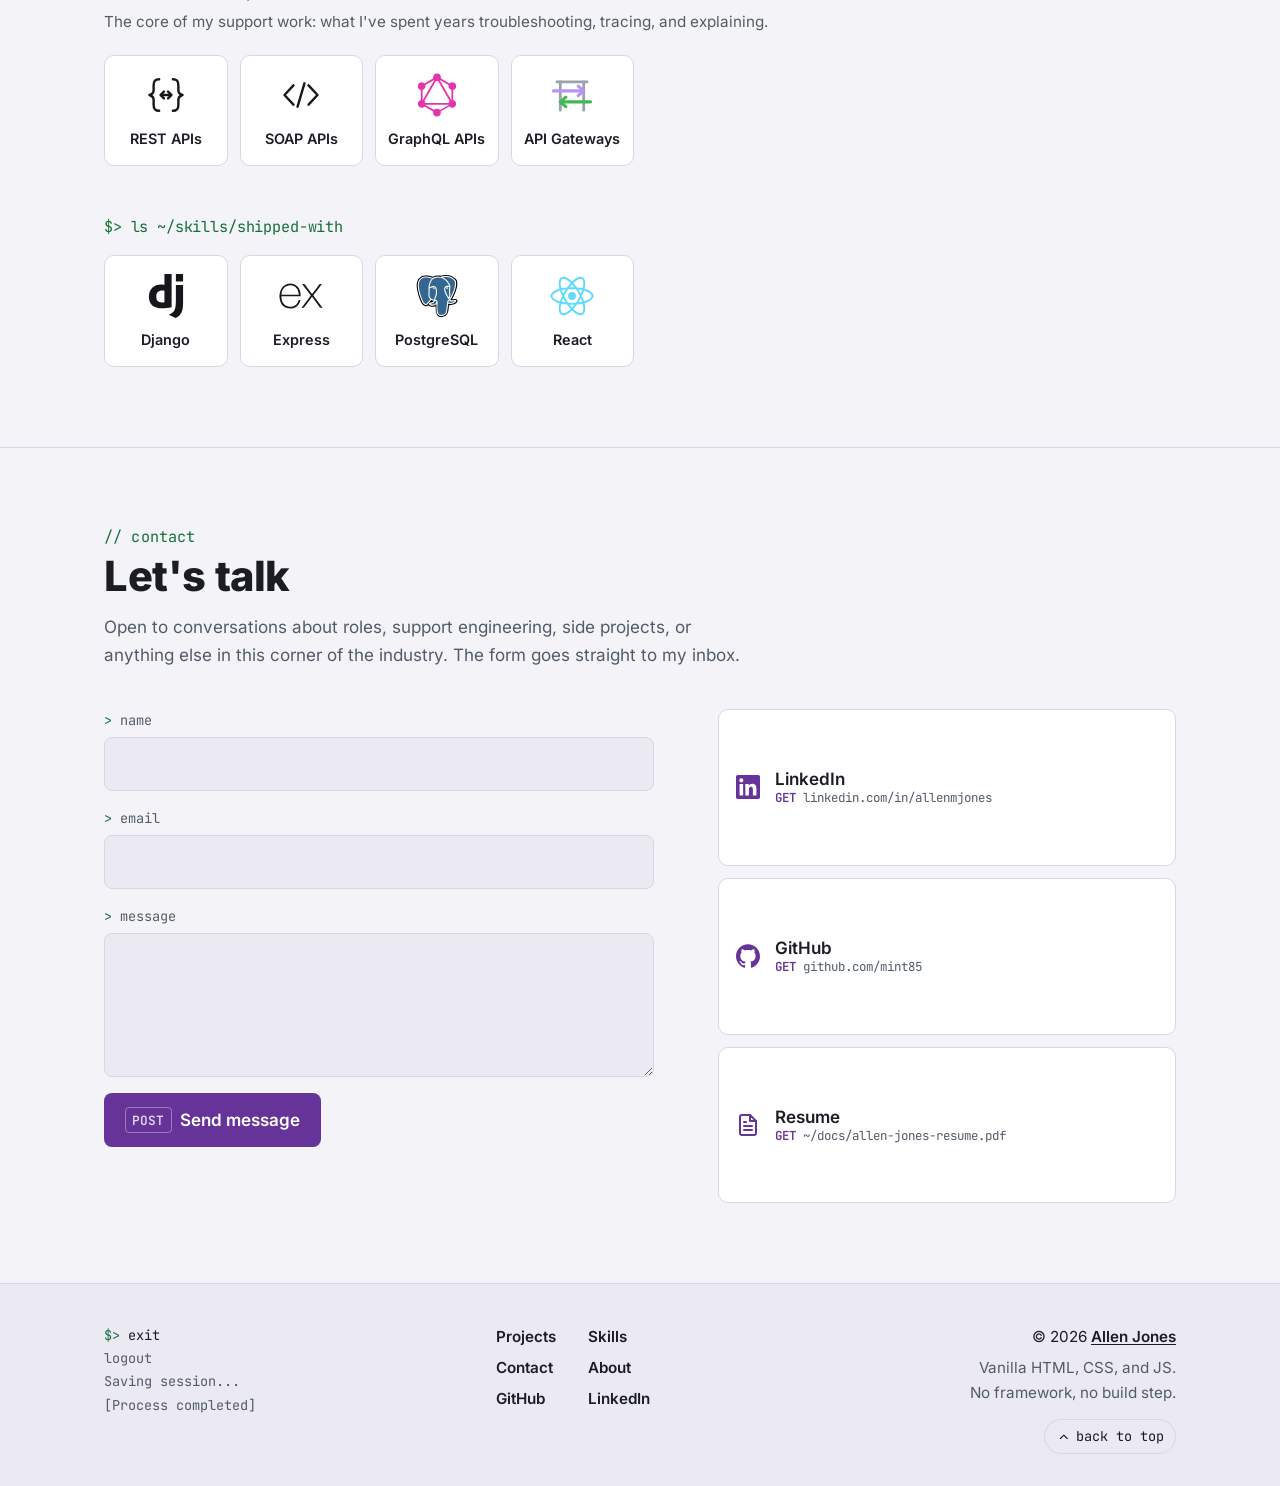
==== commit 90921fd2: "Describe support skills in past tense" ====
--- a/index.html
+++ b/index.html
@@ -265,7 +265,7 @@
       <div class="container">
         <h2 class="section__title" id="skills-title"><span class="section__label">~/skills</span>What I work with</h2>
         <p class="section__intro">
-          The tools I reach for every day at my job and in my own projects. 
+          The tools I've used every day in support work and still reach for in my own projects.
         </p>
 
         <!-- To add a skill, copy one <li class="skill"> below and point it at an SVG in images/icons/. -->
@@ -294,7 +294,7 @@
 
         <div class="skill-group">
           <h3 class="skill-group__title">$&gt; ls ~/skills/apis</h3>
-          <p class="skill-group__note">The core of my support work: what I troubleshoot, trace, and explain every day.</p>
+          <p class="skill-group__note">The core of my support work: what I've spent years troubleshooting, tracing, and explaining.</p>
           <ul class="skill-list">
             <li class="skill"><img class="skill__icon skill__icon--mono" src="/images/icons/rest.svg" alt="" width="44" height="44" loading="lazy"><span class="skill__name">REST APIs</span></li>
             <li class="skill"><img class="skill__icon skill__icon--mono" src="/images/icons/soap.svg" alt="" width="44" height="44" loading="lazy"><span class="skill__name">SOAP APIs</span></li>
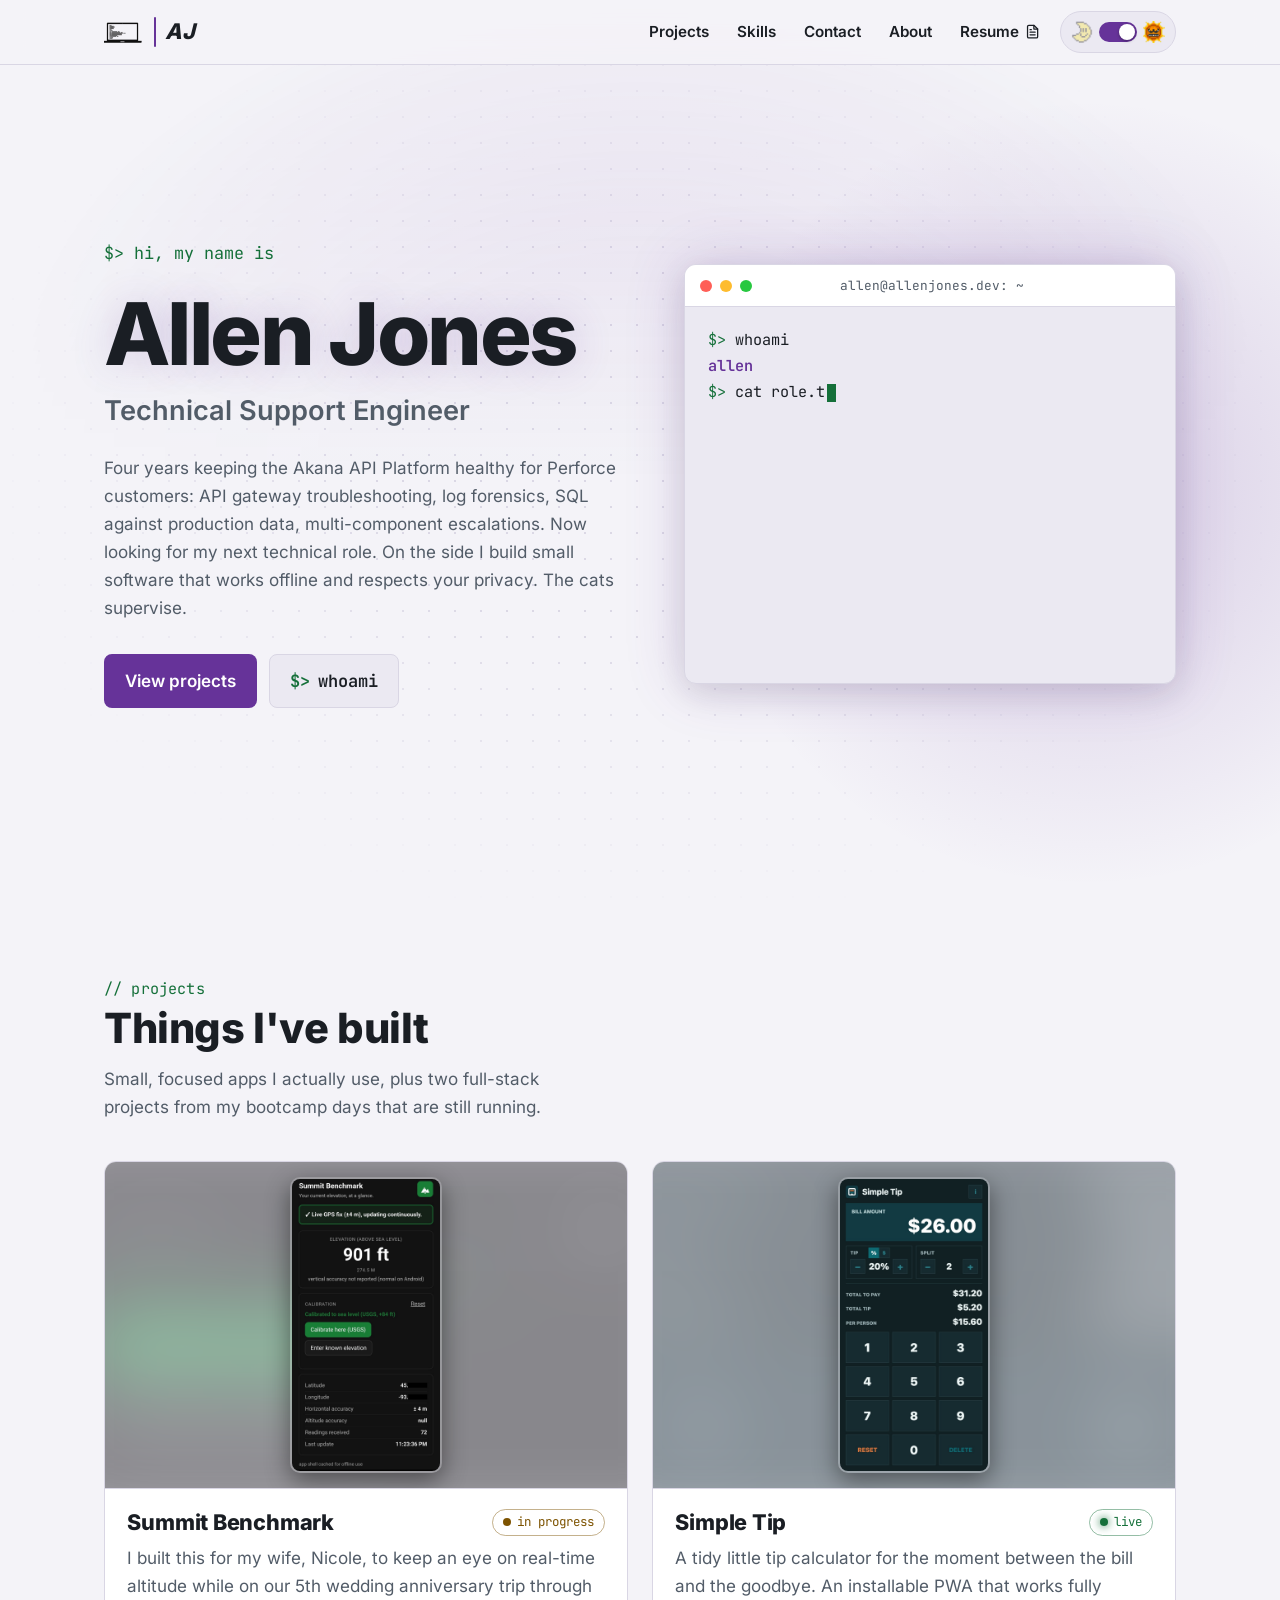
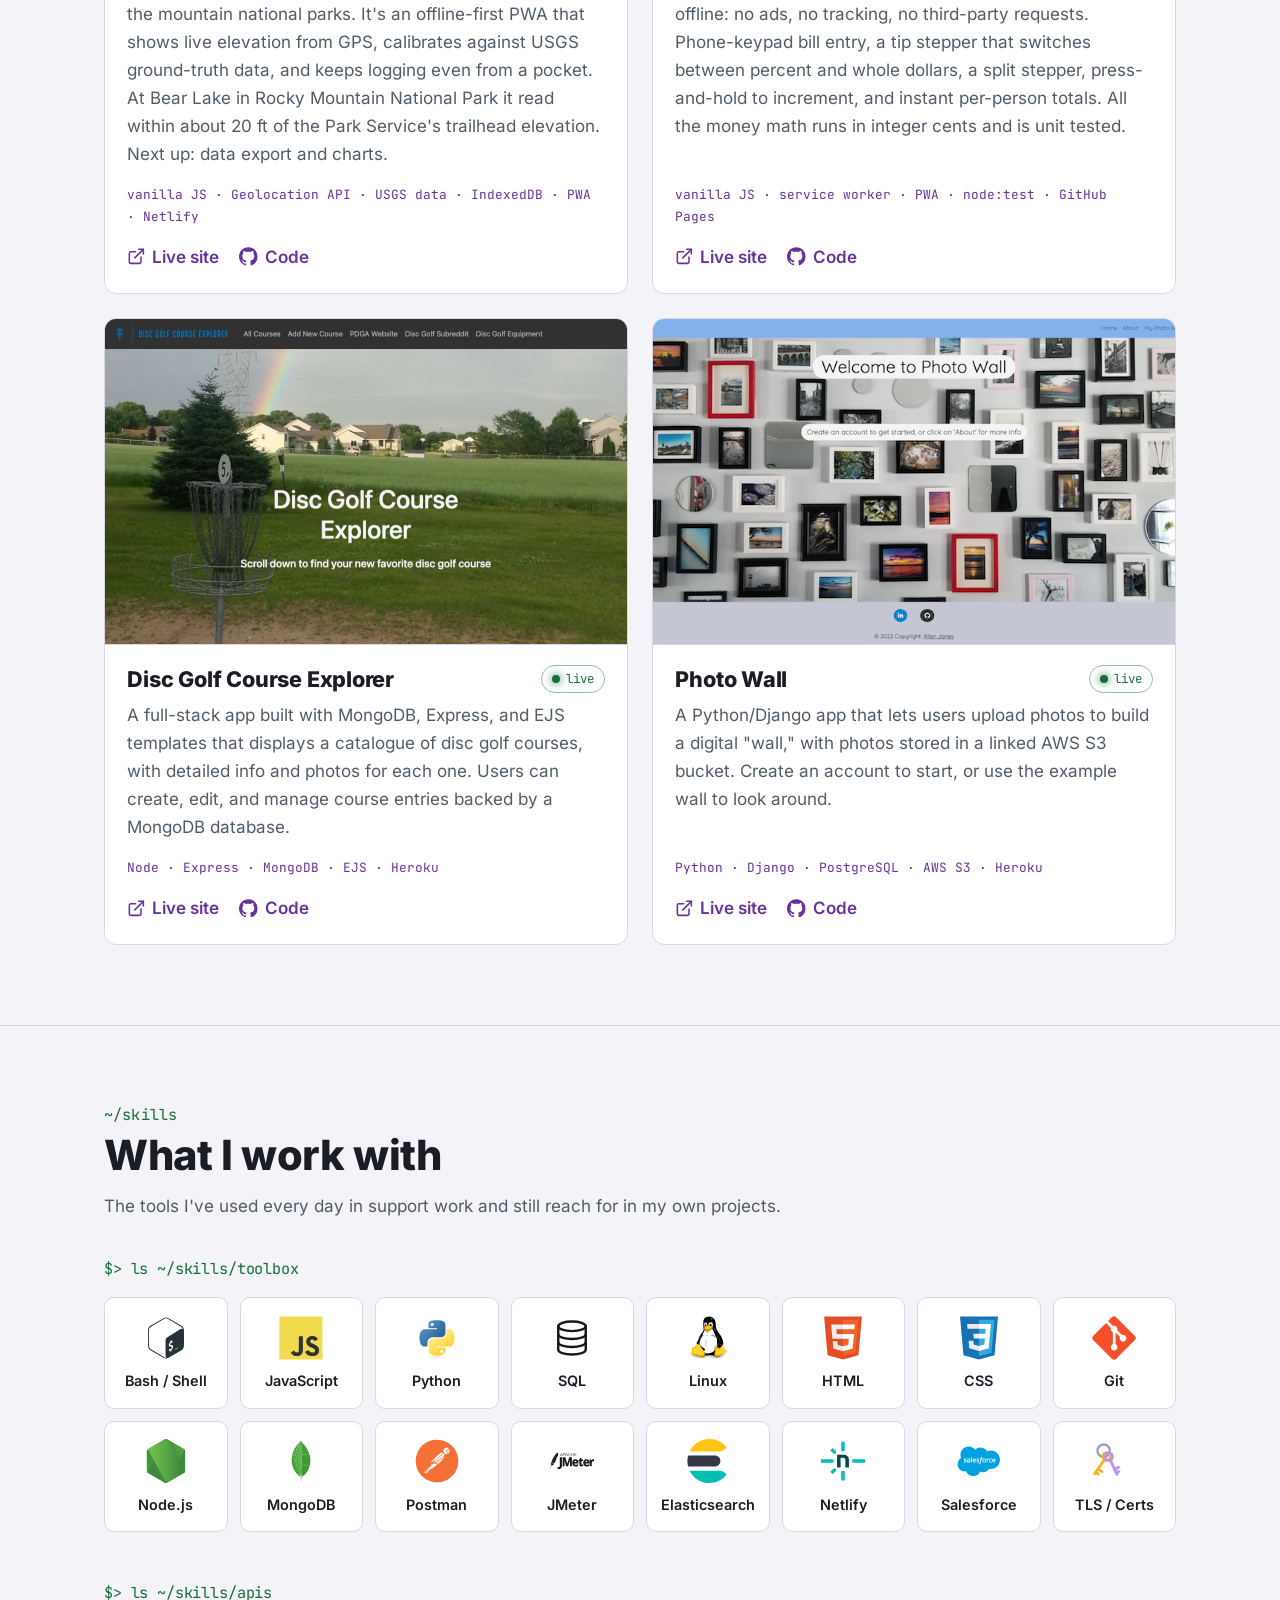
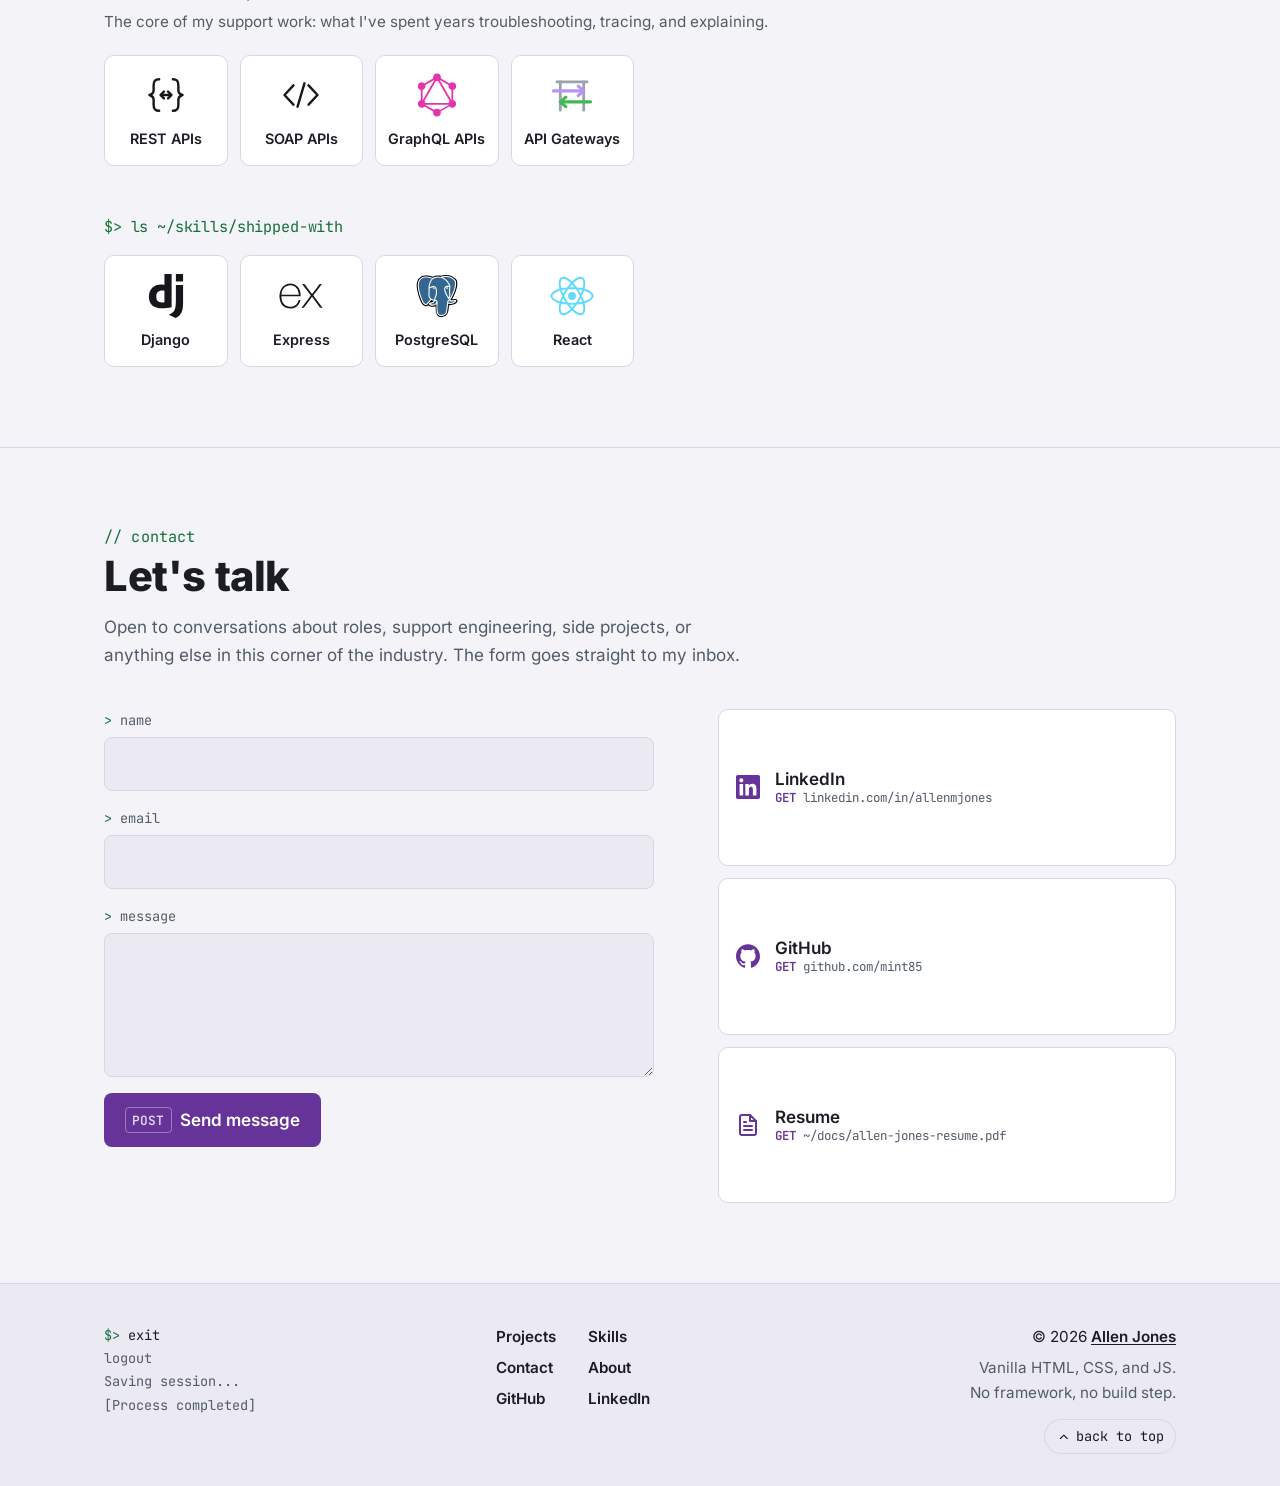
==== commit 6ff46bfc: "Change wording on Disc Golf card" ====
--- a/index.html
+++ b/index.html
@@ -225,7 +225,7 @@
               </div>
               <p class="project__desc">
                 A full-stack app built with MongoDB, Express, and EJS templates that displays a catalogue of
-                disc golf courses, with detailed info and photos for each one. Signed-in users can create,
+                disc golf courses, with detailed info and photos for each one. Users can create,
                 edit, and manage course entries backed by a MongoDB database.
               </p>
               <p class="project__stack">Node · Express · MongoDB · EJS · Heroku</p>
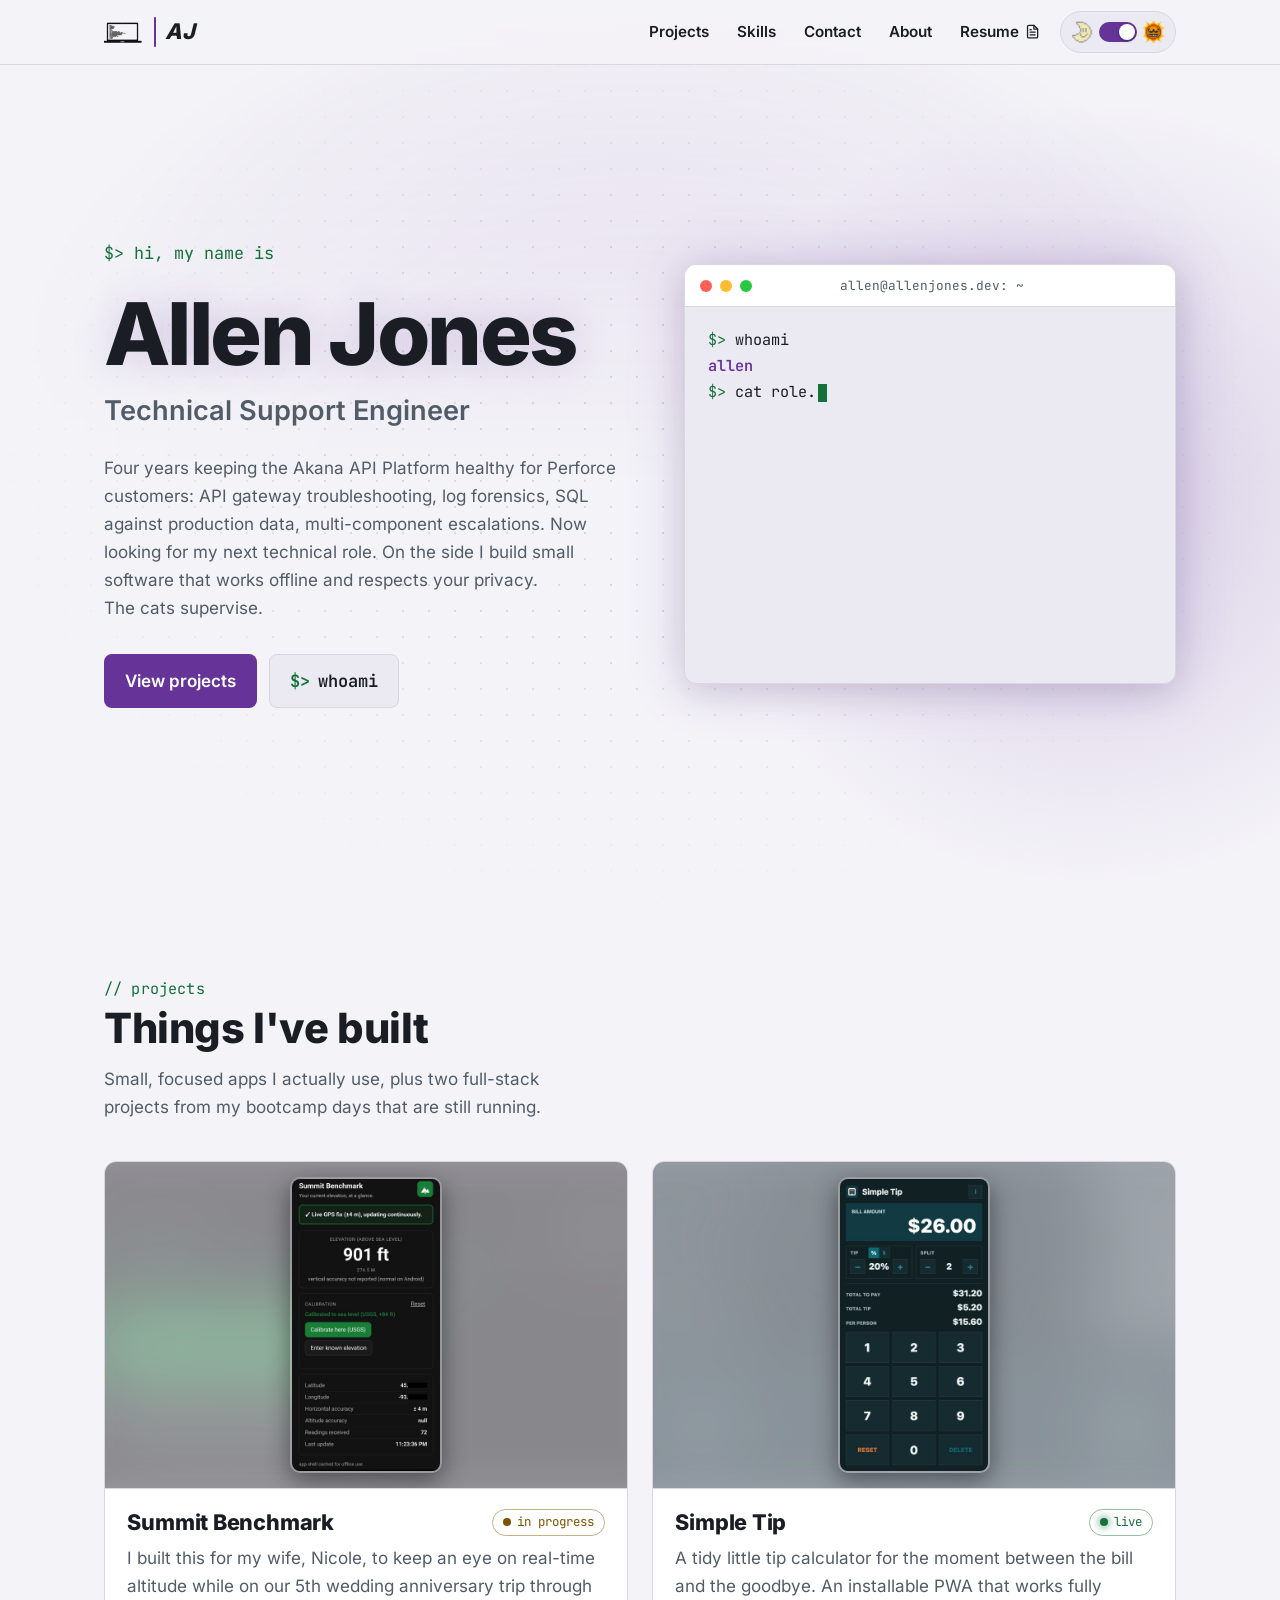
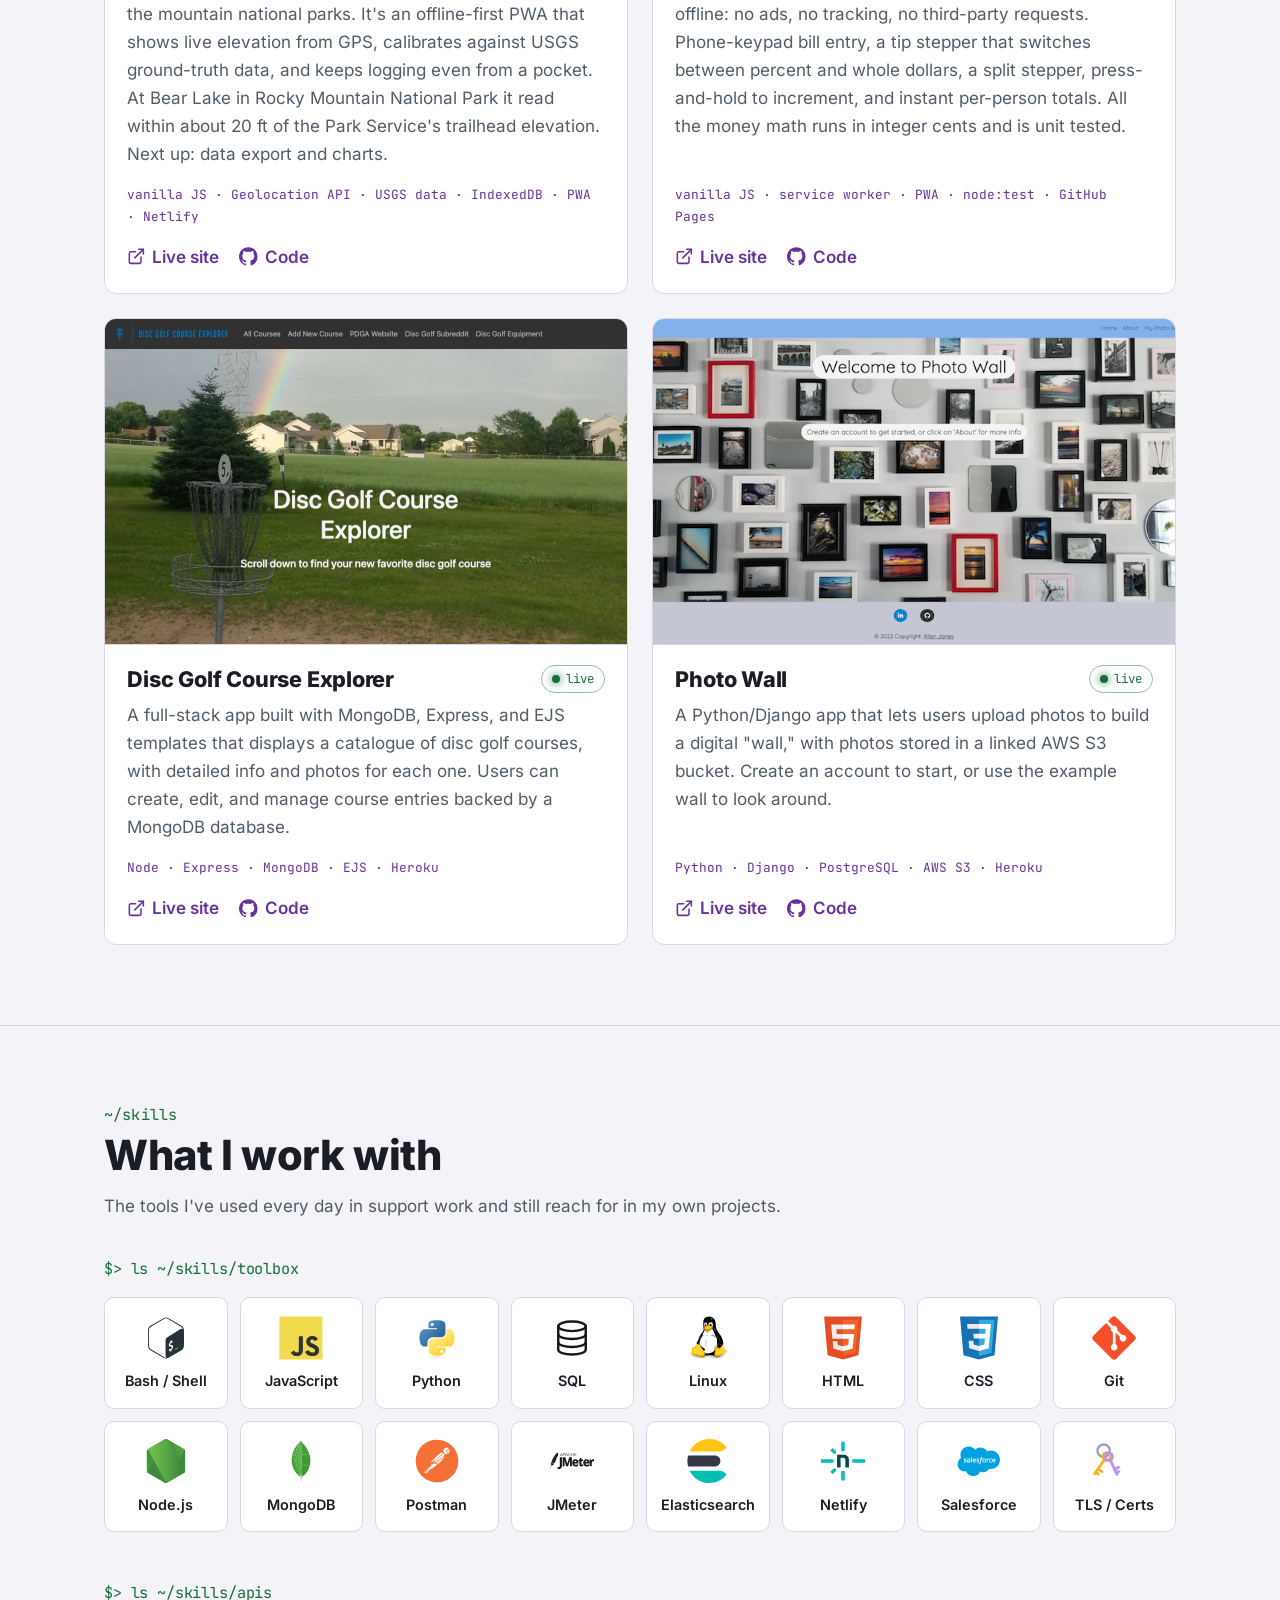
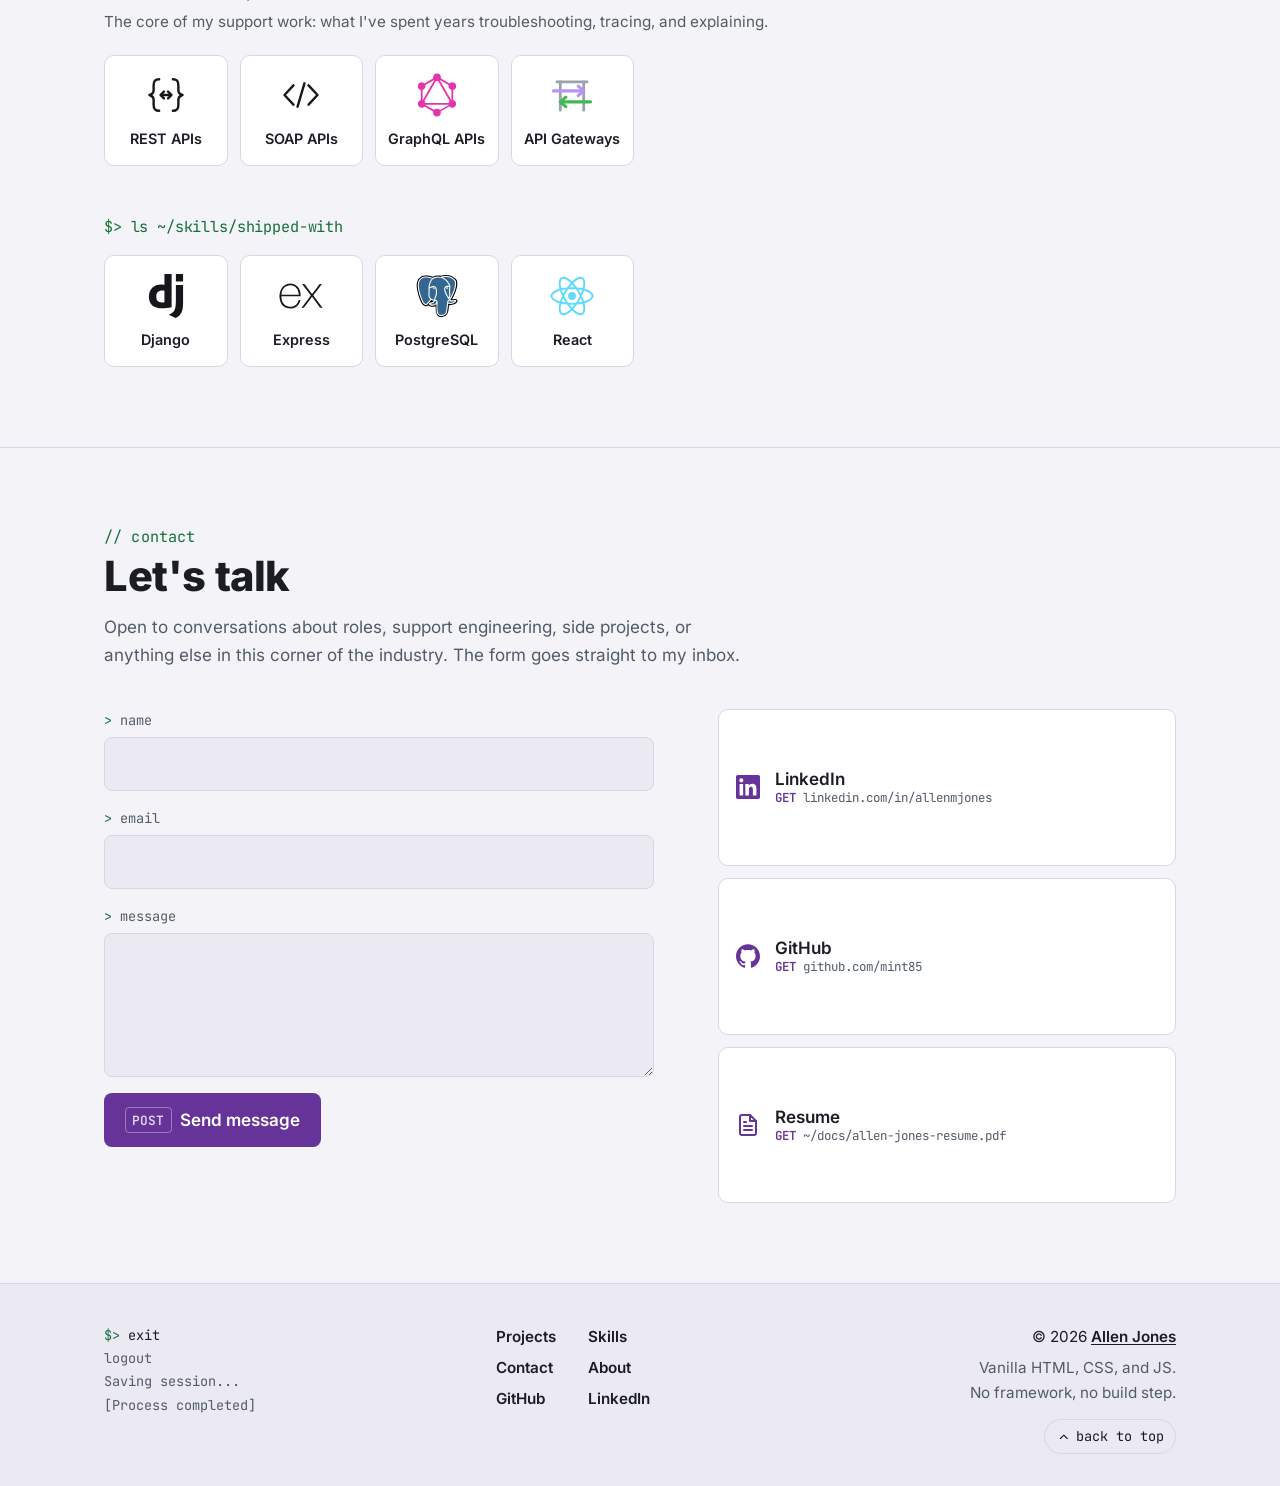
==== commit 049d238e: "Keep short hero phrases from wrapping" ====
--- a/index.html
+++ b/index.html
@@ -125,7 +125,7 @@
             Four years keeping the Akana API Platform healthy for Perforce customers: API gateway
             troubleshooting, log forensics, SQL against production data, multi-component
             escalations. Now looking for my next technical role. On the side I build small
-            software that works offline and respects your privacy. The cats supervise.
+            software that works offline and respects your privacy. <span class="nowrap">The cats supervise.</span>
           </p>
           <p class="sr-only">I am also a creative problem solver, perpetual learner, disc golfer, software engineer, cat dad, team player, and gamer.</p>
           <div class="hero__actions">
@@ -147,7 +147,7 @@
             <p class="term-line term-out term-out--strong">allen</p>
             <p class="term-line"><span class="term-prompt">$&gt;</span> <span class="term-cmd">cat role.txt</span></p>
             <p class="term-line term-out">open to new technical roles</p>
-            <p class="term-line term-out">prev: Technical Support Engineer, Akana API Management Platform at Perforce Software, 2022 - 2026</p>
+            <p class="term-line term-out">prev: Technical Support Engineer, Akana API Management Platform at Perforce Software, <span class="nowrap">2022 - 2026</span></p>
             <p class="term-line"><span class="term-prompt">$&gt;</span> <span class="term-cmd">ls ~/projects</span></p>
             <p class="term-line term-out">summit-benchmark  simple-tip  disc-golf-explorer  photo-wall</p>
             <p class="term-line"><span class="term-prompt">$&gt;</span> <span class="term-cmd">echo "I am also a $ALSO"</span></p>
--- a/style.css
+++ b/style.css
@@ -193,6 +193,10 @@
   border: 0;
 }
 
+.nowrap {
+  white-space: nowrap;
+}
+
 .skip-link {
   position: absolute;
   top: -100px;
